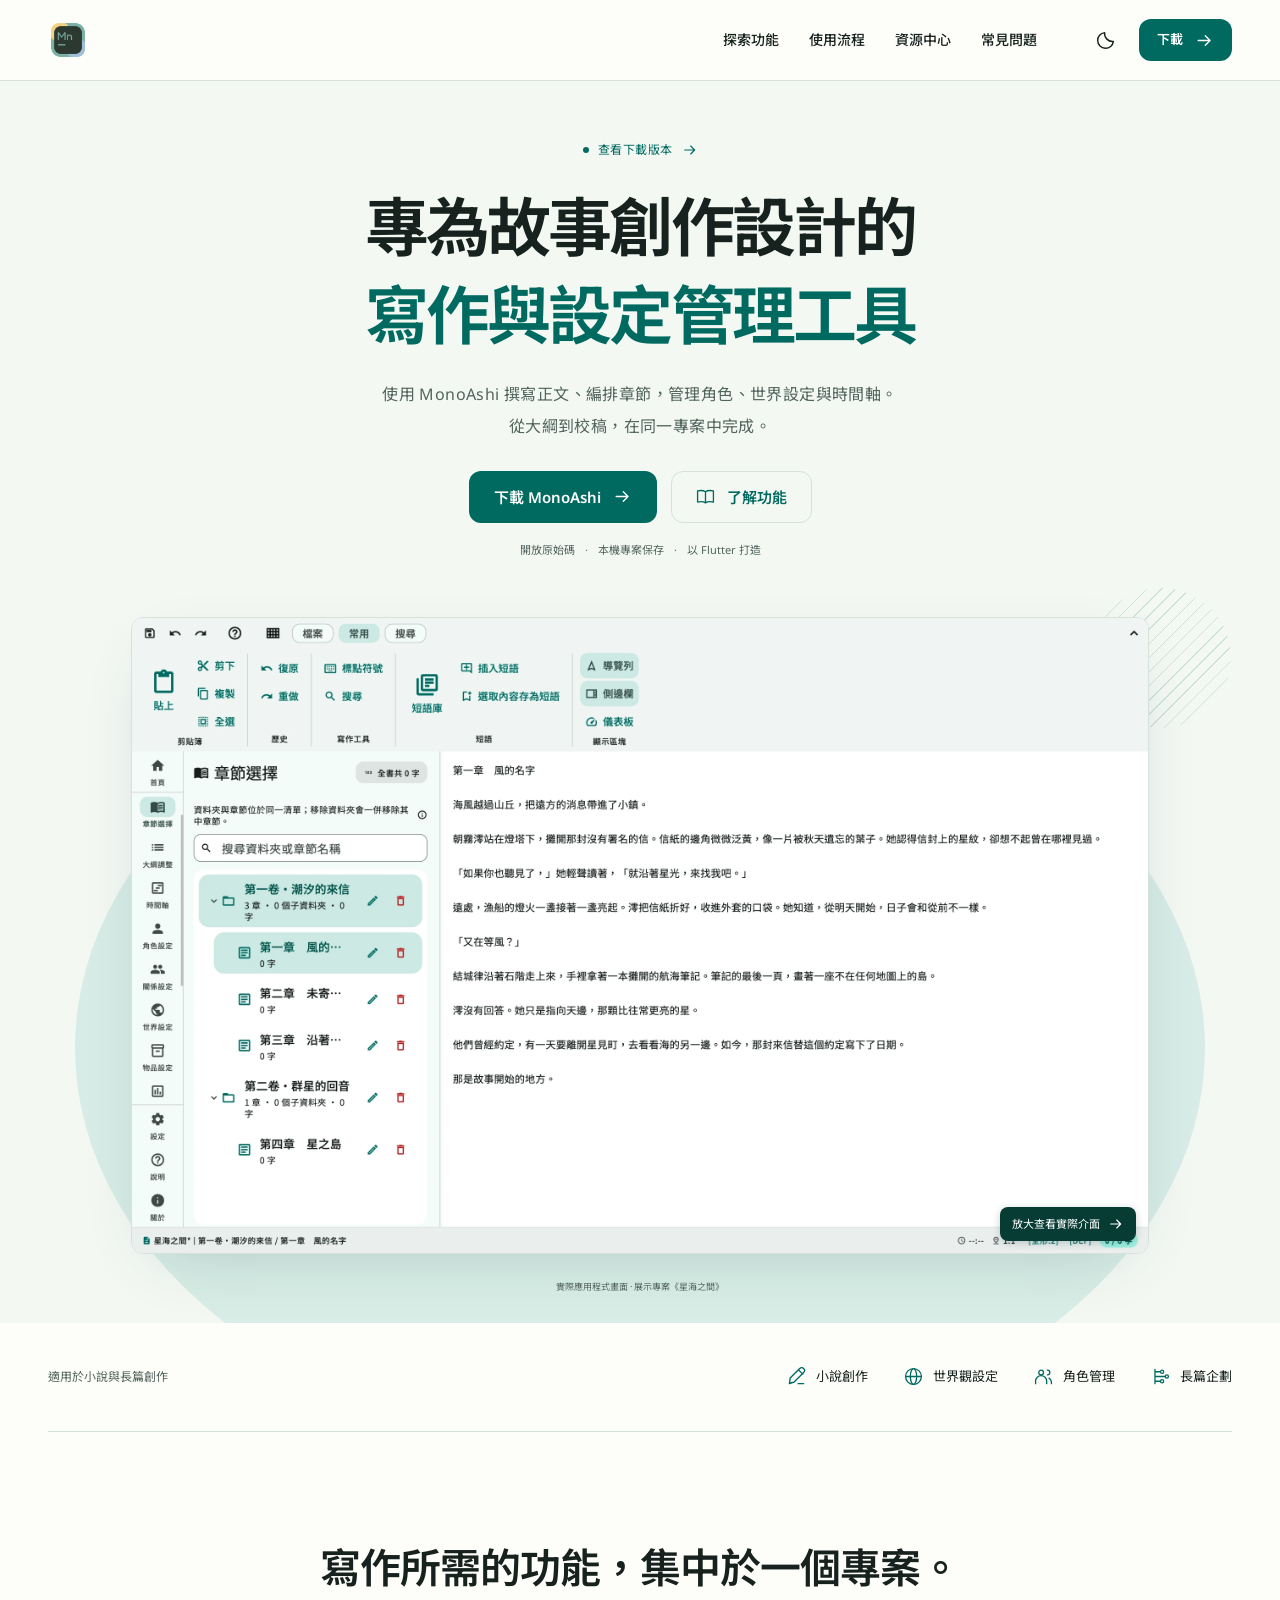
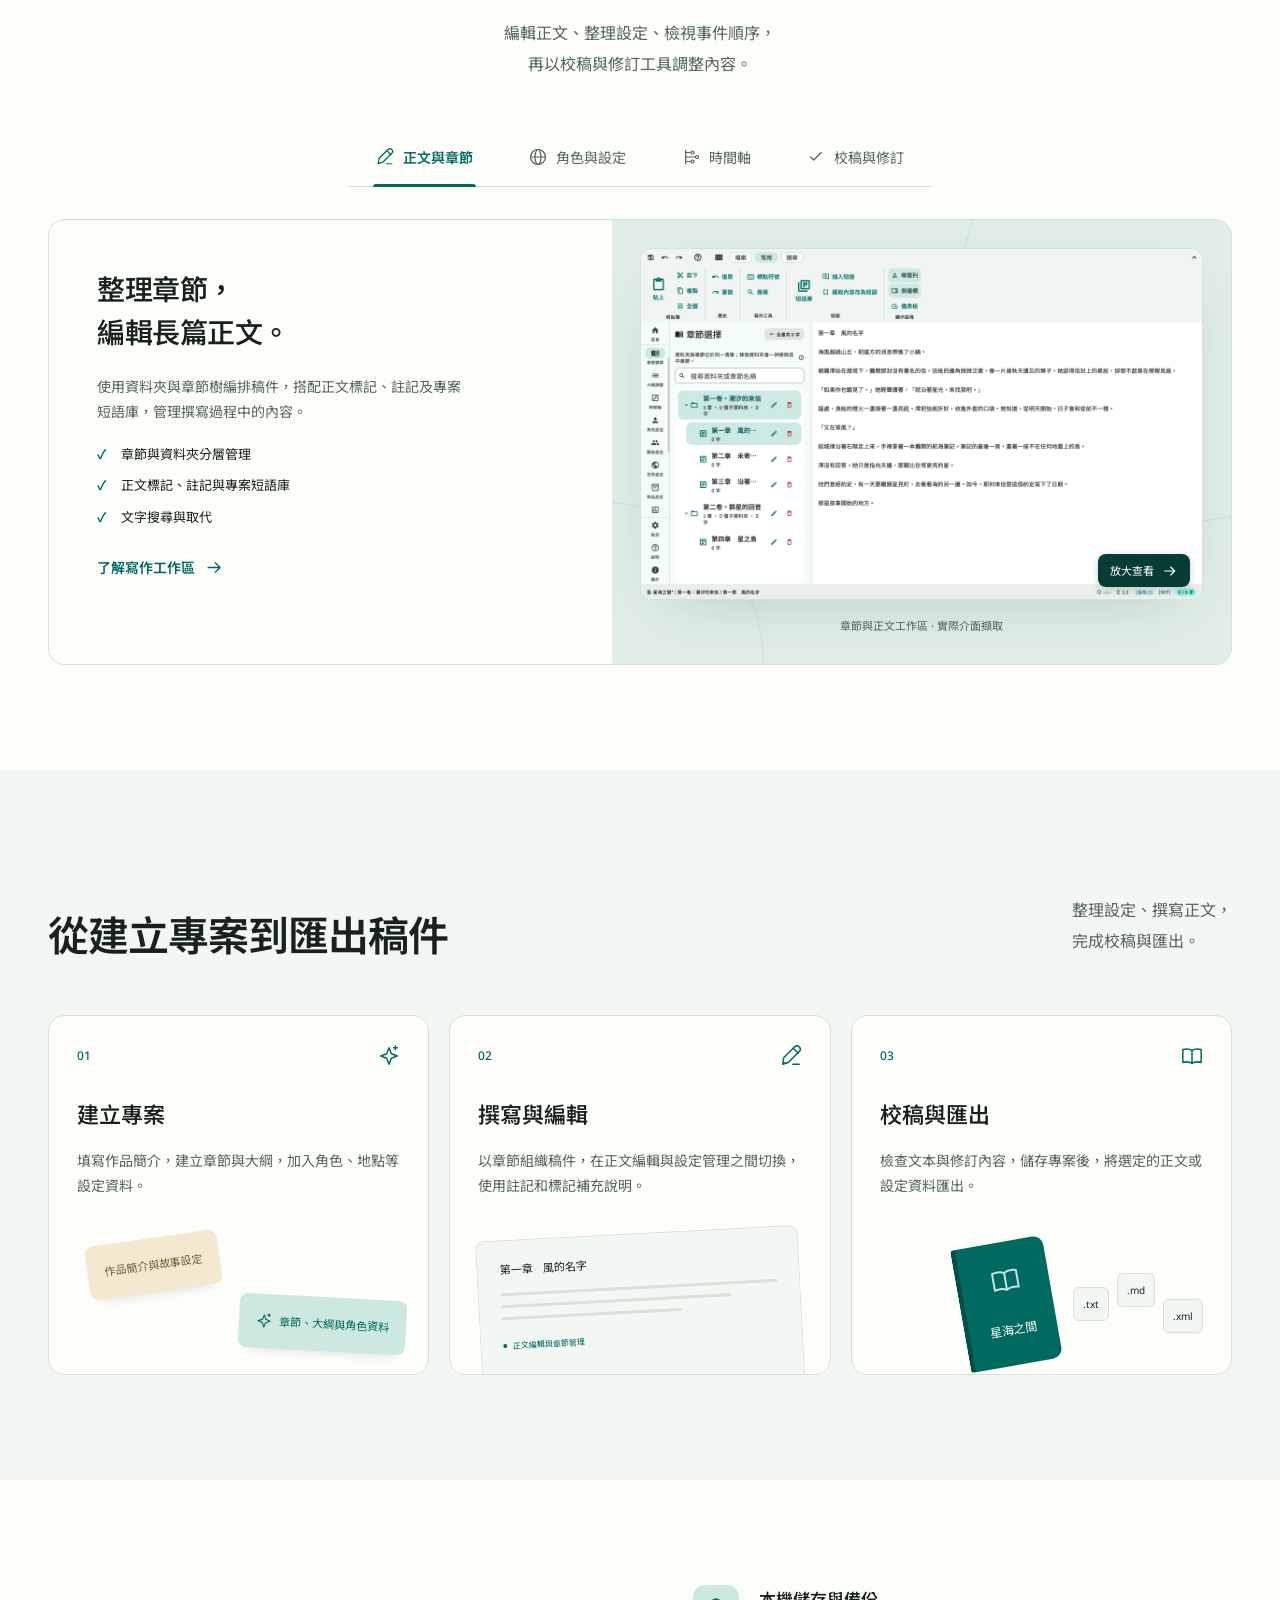
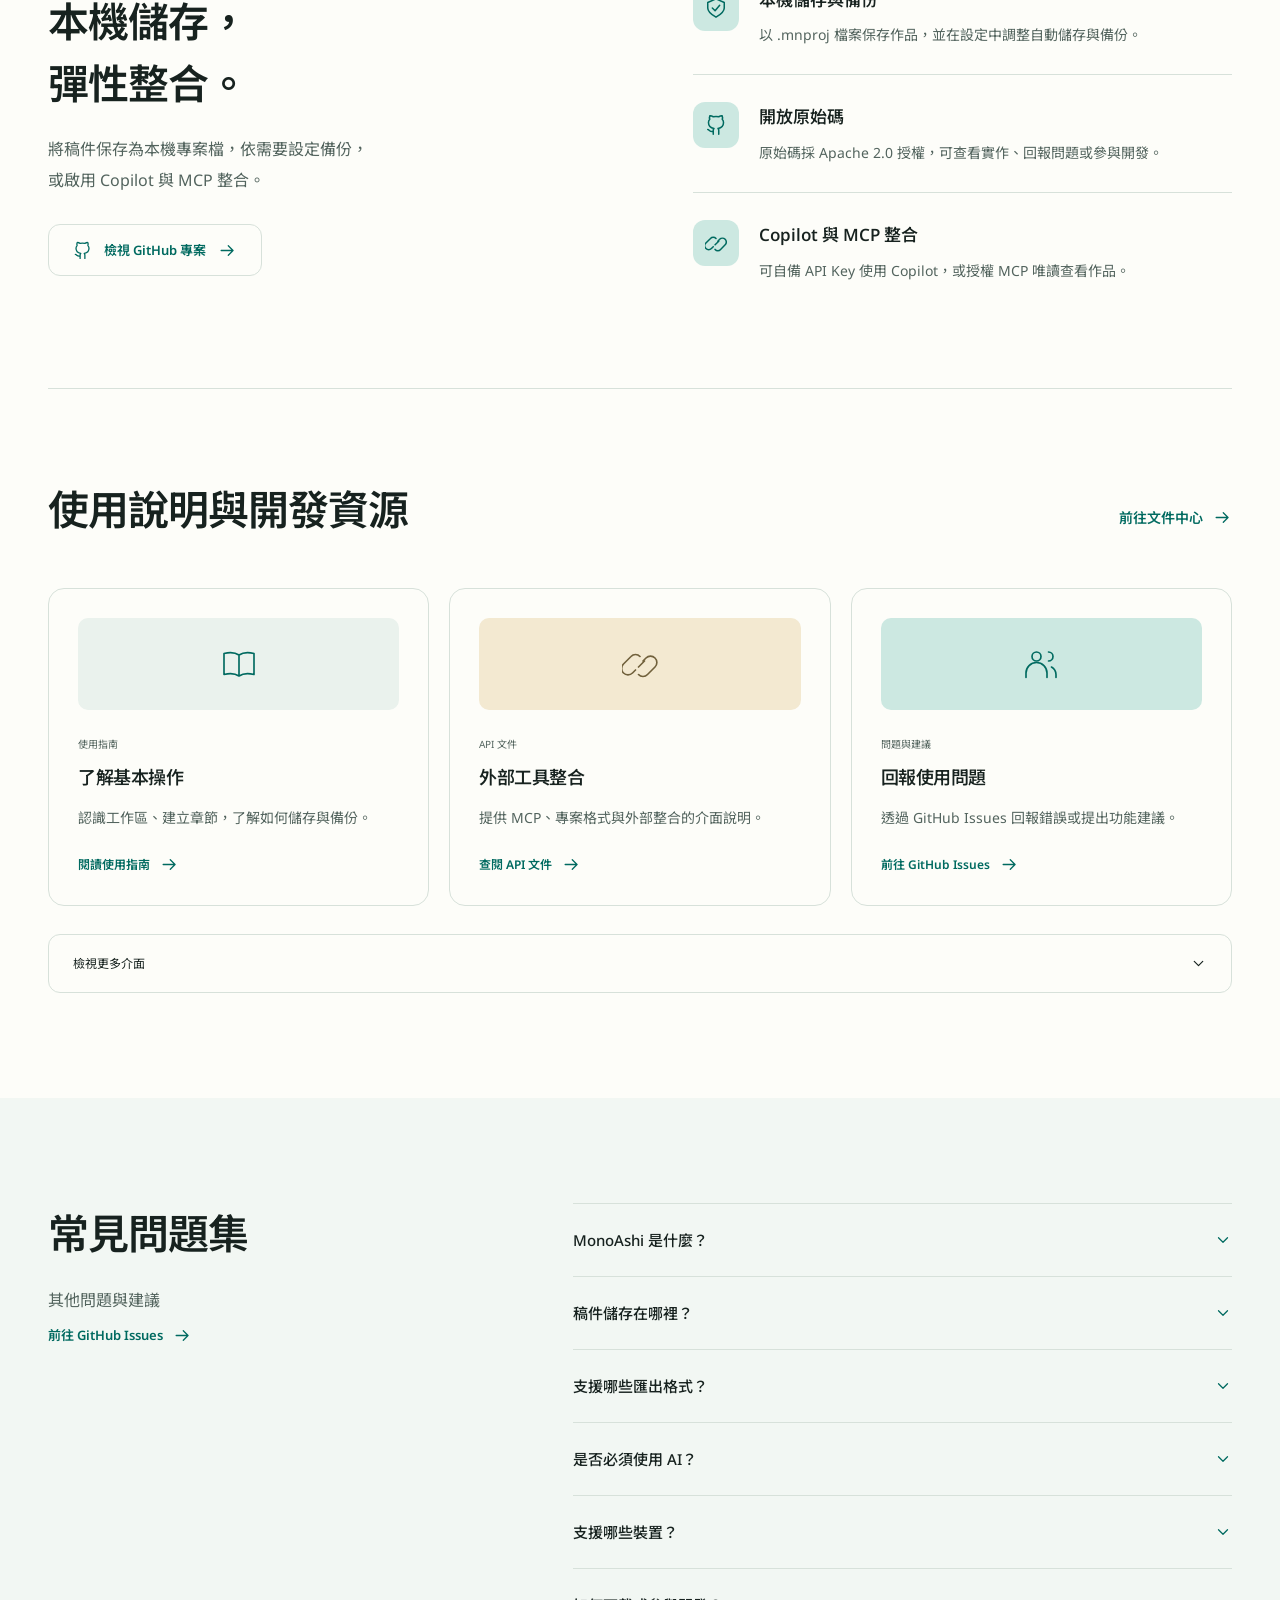
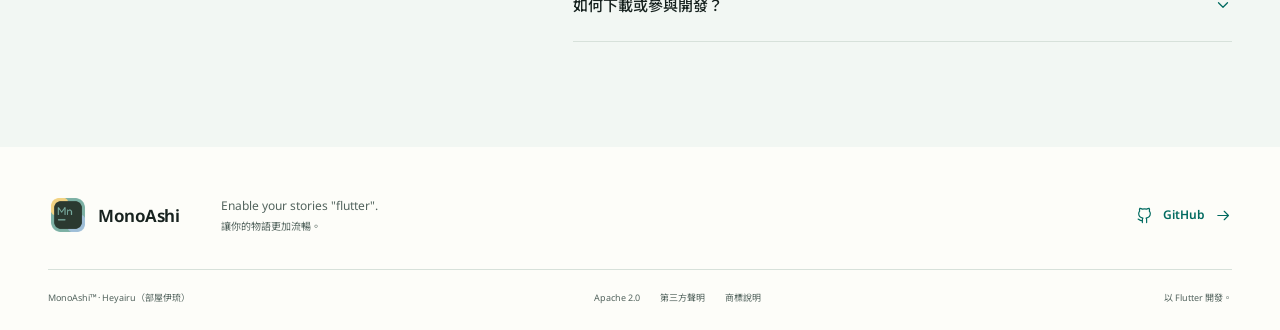
==== docs/index.html @ 1cfb20f2 "RC1@1104 GitHubDocs" ====
<!doctype html>
<html lang="zh-Hant">
<head>
  <meta charset="utf-8">
  <meta name="viewport" content="width=device-width, initial-scale=1">
  <meta name="theme-color" content="#006a60">
  <meta name="description" content="MonoAshi 是整合正文編輯、章節、大綱、角色、世界設定與時間軸的開源寫作工具。支援本機專案儲存、文本校正與修訂追蹤。">
  <meta property="og:title" content="MonoAshi - 寫作與設定管理工具">
  <meta property="og:description" content="整合正文編輯、章節與故事設定管理，支援本機儲存、文本校正與修訂追蹤。">
  <meta property="og:type" content="website">
  <meta property="og:locale" content="zh_TW">
  <meta property="og:image" content="https://heyairu.github.io/Monogatari-Assistant-FE/assets/social-card.png">
  <meta name="color-scheme" content="light dark">
  <title>MonoAshi - 寫作與設定管理工具</title>
  <link rel="icon" href="assets/app-icon.png" type="image/png">
  <link rel="preload" href="assets/fonts/NotoSans-latin.woff2" as="font" type="font/woff2" crossorigin>
  <link rel="preload" href="assets/fonts/NotoSansTC-site.woff2" as="font" type="font/woff2" crossorigin>
  <link rel="stylesheet" href="assets/site.css">
  <script src="assets/site.js" defer></script>
  <noscript><style>.feature-panel[hidden]{display:grid!important;margin-top:24px}.feature-tabs,.theme-toggle,.menu-toggle{display:none!important}@media(max-width:860px){.main-nav{display:flex;position:static;flex-wrap:wrap;padding:0;border:0;box-shadow:none;gap:8px;background:transparent}.header-inner{height:auto;min-height:80px;flex-wrap:wrap;padding-block:12px}.main-nav a{padding:5px;font-size:12px}}</style></noscript>
</head>
<body>
  <svg class="icon-library" xmlns="http://www.w3.org/2000/svg" aria-hidden="true"><defs>
    <symbol id="i-arrow" viewBox="0 0 24 24"><path d="M4 12h15m-6-6 6 6-6 6"/></symbol>
    <symbol id="i-down" viewBox="0 0 24 24"><path d="M12 3v12m-5-5 5 5 5-5M5 16v4h14v-4"/></symbol>
    <symbol id="i-book" viewBox="0 0 24 24"><path d="M12 6c-3-2-6-2-10-1v14c4-1 7-1 10 1 3-2 6-2 10-1V5c-4-1-7-1-10 1Zm0 0v14"/></symbol>
    <symbol id="i-pen" viewBox="0 0 24 24"><path d="m15 4 5 5M4 20l5-1L21 7a2 2 0 0 0-5-5L4 14l-1 7 6-2M14 21h7"/></symbol>
    <symbol id="i-people" viewBox="0 0 24 24"><circle cx="9" cy="7" r="3"/><path d="M2 21v-3a7 7 0 0 1 14 0v3M17 4a3 3 0 0 1 0 6m2 4a6 6 0 0 1 3 5v2"/></symbol>
    <symbol id="i-world" viewBox="0 0 24 24"><circle cx="12" cy="12" r="10"/><ellipse cx="12" cy="12" rx="4" ry="10"/><path d="M2 12h20"/></symbol>
    <symbol id="i-time" viewBox="0 0 24 24"><path d="M5 3v18M5 6h6m-6 6h13M5 18h6"/><circle cx="14" cy="6" r="2"/><circle cx="20" cy="12" r="2"/><circle cx="14" cy="18" r="2"/></symbol>
    <symbol id="i-folder" viewBox="0 0 24 24"><path d="M3 6V4h6l3 3h9v13H3V6Z"/></symbol>
    <symbol id="i-check" viewBox="0 0 24 24"><path d="m5 12 4 4L19 6"/></symbol>
    <symbol id="i-shield" viewBox="0 0 24 24"><path d="m12 2 9 4v6c0 5-9 10-9 10S3 17 3 12V6l9-4Z"/><path d="m8 12 3 3 5-6"/></symbol>
    <symbol id="i-spark" viewBox="0 0 24 24"><path d="m12 3 2.5 6.5L21 12l-6.5 2.5L12 21l-2.5-6.5L3 12l6.5-2.5L12 3Zm7-2v4m-2-2h4"/></symbol>
    <symbol id="i-github" viewBox="0 0 24 24"><path d="M9 19c-4 1-4-2-6-2m12 5v-4a3 3 0 0 0-.8-2.3c3-.4 6-1.5 6-6.4a5 5 0 0 0-1.4-3.5A5 5 0 0 0 18.7 2S17.5 1.6 15 3a13 13 0 0 0-6 0C6.5 1.6 5.3 2 5.3 2a5 5 0 0 0-.1 3.8 5 5 0 0 0-1.4 3.5c0 4.9 3 6 6 6.4A3 3 0 0 0 9 18v4"/></symbol>
    <symbol id="i-sun" viewBox="0 0 24 24"><circle cx="12" cy="12" r="4"/><path d="M12 1v2m0 18v2M1 12h2m18 0h2M4 4l2 2m12 12 2 2M4 20l2-2M18 6l2-2"/></symbol>
    <symbol id="i-moon" viewBox="0 0 24 24"><path d="M21 13A9 9 0 0 1 11 3a9 9 0 1 0 10 10Z"/></symbol>
    <symbol id="i-menu" viewBox="0 0 24 24"><path d="M4 6h16M4 12h16M4 18h16"/></symbol>
    <symbol id="i-close" viewBox="0 0 24 24"><path d="m6 6 12 12M6 18 18 6"/></symbol>
    <symbol id="i-chevron" viewBox="0 0 24 24"><path d="m6 9 6 6 6-6"/></symbol>
    <symbol id="i-monitor" viewBox="0 0 24 24"><rect x="2" y="3" width="20" height="14" rx="2"/><path d="M8 21h8m-4-4v4"/></symbol>
    <symbol id="i-link" viewBox="0 0 24 24"><path d="m10 13 4-4m-6 6-2 2a4 4 0 0 1-6-6l5-5a4 4 0 0 1 6 0m2 3 2-2a4 4 0 0 1 6 6l-5 5a4 4 0 0 1-6 0" transform="translate(1 1)"/></symbol>
  </defs></svg>
  <a class="skip-link" href="#main">跳至主要內容</a>

  <header class="site-header">
    <div class="header-inner wrap">
      <a class="brand" href="#" aria-label="MonoAshi 首頁"><img src="assets/app-icon.png" alt="" width="40" height="40"><span></span></a>
      <nav class="main-nav" id="main-nav" aria-label="主要導覽">
        <a href="#features">探索功能</a><a href="#workflow">使用流程</a><a href="#resources">資源中心</a><a href="#faq">常見問題</a>
      </nav>
      <div class="header-actions">
        <button class="icon-button theme-toggle" type="button" aria-label="切換為深色主題"><svg class="icon" aria-hidden="true" focusable="false"><use href="#i-moon"/></svg></button>
        <a class="button button-small header-cta" href="https://github.com/Heyairu/Monogatari-Assistant-FE/releases">下載<svg class="icon" aria-hidden="true" focusable="false"><use href="#i-arrow"/></svg></a>
        <button class="icon-button menu-toggle" type="button" aria-label="開啟導覽選單" aria-controls="main-nav" aria-expanded="false"><svg class="icon" aria-hidden="true" focusable="false"><use href="#i-menu"/></svg></button>
      </div>
    </div>
  </header>

  <main id="main">
    <section class="hero" aria-labelledby="hero-title">
      <div class="hero-copy wrap">
        <a class="release-link" href="https://github.com/Heyairu/Monogatari-Assistant-FE/releases"><span class="status-dot"></span>查看下載版本<svg class="icon" aria-hidden="true" focusable="false"><use href="#i-arrow"/></svg></a>
        <h1 id="hero-title">專為故事創作設計的<br><span>寫作與設定管理工具</span></h1>
        <p class="hero-description">使用 MonoAshi 撰寫正文、編排章節，管理角色、世界設定與時間軸。<br>從大綱到校稿，在同一專案中完成。</p>
        <div class="hero-actions"><a class="button" href="https://github.com/Heyairu/Monogatari-Assistant-FE/releases">下載 MonoAshi<svg class="icon" aria-hidden="true" focusable="false"><use href="#i-arrow"/></svg></a><a class="button button-outline" href="#features"><svg class="icon" aria-hidden="true" focusable="false"><use href="#i-book"/></svg>了解功能</a></div>
        <p class="hero-note">開放原始碼<span>·</span>本機專案保存<span>·</span>以 Flutter 打造</p>
      </div>

      <figure class="hero-visual wrap" aria-label="MonoAshi 實際創作工作區">
        <div class="visual-orbit" aria-hidden="true"></div><div class="visual-grid" aria-hidden="true"></div>
        <a class="screenshot-link hero-screenshot" href="assets/screenshots/writing.webp" data-preview data-caption="章節與正文工作區 · 展示專案《星海之間》">
          <img src="assets/screenshots/writing.webp" alt="MonoAshi 實際介面：左側章節目錄與右側正文編輯器，展示作品《星海之間》" width="2400" height="1500" fetchpriority="high">
          <span class="screenshot-expand">放大查看實際介面<svg class="icon" aria-hidden="true" focusable="false"><use href="#i-arrow"/></svg></span>
        </a>
        <figcaption>實際應用程式畫面 · 展示專案《星海之間》</figcaption>
      </figure>
    </section>

    <div class="principles wrap" aria-label="適用用途"><span>適用於小說與長篇創作</span><div><span><svg class="icon" aria-hidden="true" focusable="false"><use href="#i-pen"/></svg>小說創作</span><span><svg class="icon" aria-hidden="true" focusable="false"><use href="#i-world"/></svg>世界觀設定</span><span><svg class="icon" aria-hidden="true" focusable="false"><use href="#i-people"/></svg>角色管理</span><span><svg class="icon" aria-hidden="true" focusable="false"><use href="#i-time"/></svg>長篇企劃</span></div></div>

    <section class="section features-section" id="features" aria-labelledby="features-title">
      <div class="wrap">
        <div class="section-heading"><h2 id="features-title">寫作所需的功能，集中於一個專案。</h2><p>編輯正文、整理設定、檢視事件順序，<br>再以校稿與修訂工具調整內容。</p></div>
        <div class="feature-explorer">
          <div class="feature-tabs" role="tablist" aria-label="探索創作功能">
            <button type="button" role="tab" id="tab-writing" aria-controls="panel-writing" aria-selected="true" tabindex="0"><svg class="icon" aria-hidden="true" focusable="false"><use href="#i-pen"/></svg>正文與章節</button>
            <button type="button" role="tab" id="tab-world" aria-controls="panel-world" aria-selected="false" tabindex="-1"><svg class="icon" aria-hidden="true" focusable="false"><use href="#i-world"/></svg>角色與設定</button>
            <button type="button" role="tab" id="tab-timeline" aria-controls="panel-timeline" aria-selected="false" tabindex="-1"><svg class="icon" aria-hidden="true" focusable="false"><use href="#i-time"/></svg>時間軸</button>
            <button type="button" role="tab" id="tab-revision" aria-controls="panel-revision" aria-selected="false" tabindex="-1"><svg class="icon" aria-hidden="true" focusable="false"><use href="#i-check"/></svg>校稿與修訂</button>
          </div>
          <div class="feature-panel" id="panel-writing" role="tabpanel" aria-labelledby="tab-writing" tabindex="0">
            <div class="feature-copy"><h3>整理章節，<br>編輯長篇正文。</h3><p>使用資料夾與章節樹編排稿件，搭配正文標記、註記及專案短語庫，管理撰寫過程中的內容。</p><ul class="check-list"><li>章節與資料夾分層管理</li><li>正文標記、註記與專案短語庫</li><li>文字搜尋與取代</li></ul><a class="text-link" href="https://github.com/Heyairu/Monogatari-Assistant-FE/blob/main/docs/GUIDE.md#3-建立開啟與保存作品">了解寫作工作區<svg class="icon" aria-hidden="true" focusable="false"><use href="#i-arrow"/></svg></a></div>
            <figure class="feature-art screenshot-art"><a class="screenshot-link" href="assets/screenshots/writing.webp" data-preview data-caption="章節與正文工作區 · 展示專案《星海之間》"><img src="assets/screenshots/writing.webp" alt="MonoAshi 實際介面：章節與正文編輯工作區" width="2400" height="1500" loading="lazy"><span class="screenshot-expand">放大查看<svg class="icon" aria-hidden="true" focusable="false"><use href="#i-arrow"/></svg></span></a><figcaption>章節與正文工作區 · 實際介面擷取</figcaption></figure>
          </div>
          <div class="feature-panel" id="panel-world" role="tabpanel" aria-labelledby="tab-world" tabindex="0" hidden>
            <div class="feature-copy"><h3>集中管理角色<br>與世界設定。</h3><p>保存角色檔案、關係、地點與物品資料，透過關係圖與階層式地點整理故事設定。</p><ul class="check-list"><li>角色檔案與關係圖</li><li>階層式地點管理</li><li>物品資料與歸屬記錄</li></ul><a class="text-link" href="https://github.com/Heyairu/Monogatari-Assistant-FE/blob/main/docs/GUIDE.md#5-角色地點物品與-scene-快照">探索世界設定<svg class="icon" aria-hidden="true" focusable="false"><use href="#i-arrow"/></svg></a></div>
            <figure class="feature-art screenshot-art"><a class="screenshot-link" href="assets/screenshots/characters.webp" data-preview data-caption="角色檔案與設定 · 展示專案《星海之間》"><img src="assets/screenshots/characters.webp" alt="MonoAshi 實際介面：角色設定工作區" width="2400" height="1500" loading="lazy"><span class="screenshot-expand">放大查看<svg class="icon" aria-hidden="true" focusable="false"><use href="#i-arrow"/></svg></span></a><figcaption>角色檔案與設定 · 實際介面擷取</figcaption></figure>
          </div>
          <div class="feature-panel" id="panel-timeline" role="tabpanel" aria-labelledby="tab-timeline" tabindex="0" hidden>
            <div class="feature-copy"><h3>檢視事件順序<br>與故事狀態。</h3><p>以主時間軸編排事件與多條故事線，透過 Scene 狀態快照查看特定時點的角色、地點與物品資料。</p><ul class="check-list"><li>主時間軸與微型時間軸</li><li>依 Scene 查看角色、地點與物品狀態</li><li>多條故事線與事件排序</li></ul><a class="text-link" href="https://github.com/Heyairu/Monogatari-Assistant-FE/blob/main/docs/GUIDE.md#5-角色地點物品與-scene-快照">了解時間軸與快照<svg class="icon" aria-hidden="true" focusable="false"><use href="#i-arrow"/></svg></a></div>
            <figure class="feature-art screenshot-art"><a class="screenshot-link" href="assets/screenshots/timeline.webp" data-preview data-caption="主時間軸與故事事件 · 展示專案《星海之間》"><img src="assets/screenshots/timeline.webp" alt="MonoAshi 實際介面：故事時間軸工作區" width="2400" height="1500" loading="lazy"><span class="screenshot-expand">放大查看<svg class="icon" aria-hidden="true" focusable="false"><use href="#i-arrow"/></svg></span></a><figcaption>主時間軸與故事事件 · 實際介面擷取</figcaption></figure>
          </div>
          <div class="feature-panel" id="panel-revision" role="tabpanel" aria-labelledby="tab-revision" tabindex="0" hidden>
            <div class="feature-copy"><h3>檢查文本，<br>追蹤修訂內容。</h3><p>使用冗字檢查與文本校正檢視稿件，並透過本機 checkpoint 比較支援的內容差異。</p><ul class="check-list"><li>文本校正與冗字檢查</li><li>修訂追蹤與比較基準</li><li>TXT、Markdown 與局部 XML 匯出</li></ul><a class="text-link" href="https://github.com/Heyairu/Monogatari-Assistant-FE/blob/main/docs/GUIDE.md">查看校稿與匯出說明<svg class="icon" aria-hidden="true" focusable="false"><use href="#i-arrow"/></svg></a></div>
            <figure class="feature-art screenshot-art"><a class="screenshot-link" href="assets/screenshots/proofreading.webp" data-preview data-caption="文本校正與冗字檢查 · 展示專案《星海之間》"><img src="assets/screenshots/proofreading.webp" alt="MonoAshi 實際介面：文本校正工作區" width="2400" height="1500" loading="lazy"><span class="screenshot-expand">放大查看<svg class="icon" aria-hidden="true" focusable="false"><use href="#i-arrow"/></svg></span></a><figcaption>文本校正與冗字檢查 · 實際介面擷取</figcaption></figure>
          </div>
        </div>
      </div>
    </section>

    <section class="section workflow-section" id="workflow" aria-labelledby="workflow-title"><div class="wrap">
      <div class="section-heading heading-row"><div><h2 id="workflow-title">從建立專案到匯出稿件</h2></div><p>整理設定、撰寫正文，<br>完成校稿與匯出。</p></div>
      <div class="journey-grid">
        <article class="journey-card"><div class="journey-top"><span>01</span><svg class="icon" aria-hidden="true" focusable="false"><use href="#i-spark"/></svg></div><h3>建立專案</h3><p>填寫作品簡介，建立章節與大綱，加入角色、地點等設定資料。</p><div class="journey-art idea-art" aria-hidden="true"><span class="idea-note note-back">作品簡介與故事設定</span><span class="idea-note note-front"><svg class="icon" aria-hidden="true" focusable="false"><use href="#i-spark"/></svg>章節、大綱與角色資料</span></div></article>
        <article class="journey-card"><div class="journey-top"><span>02</span><svg class="icon" aria-hidden="true" focusable="false"><use href="#i-pen"/></svg></div><h3>撰寫與編輯</h3><p>以章節組織稿件，在正文編輯與設定管理之間切換，使用註記和標記補充說明。</p><div class="journey-art words-art" aria-hidden="true"><span>第一章　風的名字</span><i></i><i></i><i></i><div><span class="status-dot"></span>正文編輯與章節管理</div></div></article>
        <article class="journey-card"><div class="journey-top"><span>03</span><svg class="icon" aria-hidden="true" focusable="false"><use href="#i-book"/></svg></div><h3>校稿與匯出</h3><p>檢查文本與修訂內容，儲存專案後，將選定的正文或設定資料匯出。</p><div class="journey-art export-art" aria-hidden="true"><div><svg class="icon" aria-hidden="true" focusable="false"><use href="#i-book"/></svg><span>星海之間</span></div><span class="file-tag">.txt</span><span class="file-tag">.md</span><span class="file-tag">.xml</span></div></article>
      </div>
    </div></section>

    <section class="section ownership-section" aria-labelledby="ownership-title"><div class="wrap ownership-grid"><div><h2 id="ownership-title">本機儲存，<br>彈性整合。</h2><p>將稿件保存為本機專案檔，依需要設定備份，<br>或啟用 Copilot 與 MCP 整合。</p><a class="button button-outline" href="https://github.com/Heyairu/Monogatari-Assistant-FE"><svg class="icon" aria-hidden="true" focusable="false"><use href="#i-github"/></svg>檢視 GitHub 專案<svg class="icon" aria-hidden="true" focusable="false"><use href="#i-arrow"/></svg></a></div><div class="ownership-list"><article><span class="tonal-icon"><svg class="icon" aria-hidden="true" focusable="false"><use href="#i-shield"/></svg></span><div><h3>本機儲存與備份</h3><p>以 .mnproj 檔案保存作品，並在設定中調整自動儲存與備份。</p></div></article><article><span class="tonal-icon"><svg class="icon" aria-hidden="true" focusable="false"><use href="#i-github"/></svg></span><div><h3>開放原始碼</h3><p>原始碼採 Apache 2.0 授權，可查看實作、回報問題或參與開發。</p></div></article><article><span class="tonal-icon"><svg class="icon" aria-hidden="true" focusable="false"><use href="#i-link"/></svg></span><div><h3>Copilot 與 MCP 整合</h3><p>可自備 API Key 使用 Copilot，或授權 MCP 唯讀查看作品。</p></div></article></div></div></section>

    <section class="section resources-section" id="resources" aria-labelledby="resources-title"><div class="wrap">
      <div class="section-heading heading-row"><div><h2 id="resources-title">使用說明與開發資源</h2></div><a class="text-link" href="https://github.com/Heyairu/Monogatari-Assistant-FE/tree/main/docs">前往文件中心<svg class="icon" aria-hidden="true" focusable="false"><use href="#i-arrow"/></svg></a></div>
      <div class="resource-grid"><a class="resource-card" href="https://github.com/Heyairu/Monogatari-Assistant-FE/blob/main/docs/GUIDE.md"><span class="resource-icon"><svg class="icon" aria-hidden="true" focusable="false"><use href="#i-book"/></svg></span><span class="resource-label">使用指南</span><h3>了解基本操作</h3><p>認識工作區、建立章節，了解如何儲存與備份。</p><span class="text-link">閱讀使用指南<svg class="icon" aria-hidden="true" focusable="false"><use href="#i-arrow"/></svg></span></a><a class="resource-card" href="https://github.com/Heyairu/Monogatari-Assistant-FE/blob/main/docs/API.md"><span class="resource-icon"><svg class="icon" aria-hidden="true" focusable="false"><use href="#i-link"/></svg></span><span class="resource-label">API 文件</span><h3>外部工具整合</h3><p>提供 MCP、專案格式與外部整合的介面說明。</p><span class="text-link">查閱 API 文件<svg class="icon" aria-hidden="true" focusable="false"><use href="#i-arrow"/></svg></span></a><a class="resource-card" href="https://github.com/Heyairu/Monogatari-Assistant-FE/issues"><span class="resource-icon"><svg class="icon" aria-hidden="true" focusable="false"><use href="#i-people"/></svg></span><span class="resource-label">問題與建議</span><h3>回報使用問題</h3><p>透過 GitHub Issues 回報錯誤或提出功能建議。</p><span class="text-link">前往 GitHub Issues<svg class="icon" aria-hidden="true" focusable="false"><use href="#i-arrow"/></svg></span></a></div>
      <details class="preview-details"><summary>檢視更多介面<svg class="icon" aria-hidden="true" focusable="false"><use href="#i-chevron"/></svg></summary><div class="preview-gallery"><a class="screenshot-link gallery-screenshot" href="assets/screenshots/writing.webp" data-preview data-caption="章節與正文 · 展示專案《星海之間》"><img src="assets/screenshots/writing.webp" alt="MonoAshi 實際介面：章節與正文" width="2400" height="1500" loading="lazy"><span>章節與正文<svg class="icon" aria-hidden="true" focusable="false"><use href="#i-arrow"/></svg></span></a><a class="screenshot-link gallery-screenshot" href="assets/screenshots/characters.webp" data-preview data-caption="角色設定 · 展示專案《星海之間》"><img src="assets/screenshots/characters.webp" alt="MonoAshi 實際介面：角色設定" width="2400" height="1500" loading="lazy"><span>角色設定<svg class="icon" aria-hidden="true" focusable="false"><use href="#i-arrow"/></svg></span></a><a class="screenshot-link gallery-screenshot" href="assets/screenshots/world.webp" data-preview data-caption="世界設定 · 展示專案《星海之間》"><img src="assets/screenshots/world.webp" alt="MonoAshi 實際介面：世界設定" width="2400" height="1500" loading="lazy"><span>世界設定<svg class="icon" aria-hidden="true" focusable="false"><use href="#i-arrow"/></svg></span></a><a class="screenshot-link gallery-screenshot" href="assets/screenshots/timeline.webp" data-preview data-caption="故事時間軸 · 展示專案《星海之間》"><img src="assets/screenshots/timeline.webp" alt="MonoAshi 實際介面：故事時間軸" width="2400" height="1500" loading="lazy"><span>故事時間軸<svg class="icon" aria-hidden="true" focusable="false"><use href="#i-arrow"/></svg></span></a><a class="screenshot-link gallery-screenshot" href="assets/screenshots/proofreading.webp" data-preview data-caption="文本校正 · 展示專案《星海之間》"><img src="assets/screenshots/proofreading.webp" alt="MonoAshi 實際介面：文本校正" width="2400" height="1500" loading="lazy"><span>文本校正<svg class="icon" aria-hidden="true" focusable="false"><use href="#i-arrow"/></svg></span></a></div><p class="preview-note">畫面使用展示專案《星海之間》。實際介面依版本與平台而異。</p></details>
    </div></section>

    <section class="section faq-section" id="faq" aria-labelledby="faq-title"><div class="wrap faq-grid"><div><h2 id="faq-title">常見問題集</h2><p>其他問題與建議<br><a class="text-link" href="https://github.com/Heyairu/Monogatari-Assistant-FE/issues">前往 GitHub Issues<svg class="icon" aria-hidden="true" focusable="false"><use href="#i-arrow"/></svg></a></p></div><div class="faq-list">
      <details><summary>MonoAshi 是什麼？<svg class="icon" aria-hidden="true" focusable="false"><use href="#i-chevron"/></svg></summary><div><p>MonoAshi 是為故事創作者設計的開源寫作工具，以 Flutter 開發，將正文、章節、大綱、角色、世界觀、物品與時間軸集中在同一個工作區。</p></div></details>
      <details><summary>稿件儲存在哪裡？<svg class="icon" aria-hidden="true" focusable="false"><use href="#i-chevron"/></svg></summary><div><p>作品主要以 .mnproj 專案檔保存在指定的本機位置。自動儲存會寫回已知位置，自動備份則另存於設定的備份資料夾；兩者可在 App 設定中調整。啟用外部 AI 或協作前，請先閱讀相關連線與資料範圍說明。</p></div></details>
      <details><summary>支援哪些匯出格式？<svg class="icon" aria-hidden="true" focusable="false"><use href="#i-chevron"/></svg></summary><div><p>目前支援正文 TXT／Markdown、設定資料的 Markdown 閱讀稿，以及局部 XML 專案交換。可選單一文件或分散文件 ZIP。完整資料請保留 .mnproj；DOCX／PDF 選項目前停用。</p></div></details>
      <details><summary>是否必須使用 AI？<svg class="icon" aria-hidden="true" focusable="false"><use href="#i-chevron"/></svg></summary><div><p>不需要。正文編輯與設定管理可獨立使用。Copilot 使用自備 API Key 連接服務商；Ask／Plan 須在建置時啟用，Plan 只提供提案與驗證，Agent 尚未開放。MCP 則供授權的本機 Host 唯讀查看作品。</p></div></details>
      <details><summary>支援哪些裝置？<svg class="icon" aria-hidden="true" focusable="false"><use href="#i-chevron"/></svg></summary><div><p>專案以 Flutter 開發，包含 Windows、macOS、Linux、Android、iOS 與 Web 的平台工程。各平台能力、驗收與可下載版本有所不同，請以 GitHub Releases 與使用指南為準。</p></div></details>
      <details><summary>如何下載或參與開發？<svg class="icon" aria-hidden="true" focusable="false"><use href="#i-chevron"/></svg></summary><div><p>先到 <a href="https://github.com/Heyairu/Monogatari-Assistant-FE/releases">GitHub Releases</a> 查看可下載版本與平台資訊。開發者也可以依儲存庫 README 的步驟從原始碼執行，或透過 Issues 回報問題與提出建議。</p></div></details>
    </div></div></section>

  </main>

  <footer class="site-footer"><div class="wrap"><div class="footer-top"><a class="brand" href="#"><img src="assets/app-icon.png" alt="" width="40" height="40"><span>MonoAshi</span></a><p>Enable your stories "flutter".<span>讓你的物語更加流暢。</span></p><a class="text-link" href="https://github.com/Heyairu/Monogatari-Assistant-FE"><svg class="icon" aria-hidden="true" focusable="false"><use href="#i-github"/></svg>GitHub<svg class="icon" aria-hidden="true" focusable="false"><use href="#i-arrow"/></svg></a></div><div class="footer-bottom"><span>MonoAshi™ · Heyairu（部屋伊琉）</span><nav aria-label="頁尾導覽"><a href="https://github.com/Heyairu/Monogatari-Assistant-FE/blob/main/LICENSE.md">Apache 2.0</a><a href="https://github.com/Heyairu/Monogatari-Assistant-FE/blob/main/NOTICE.md">第三方聲明</a><a href="https://github.com/Heyairu/Monogatari-Assistant-FE/blob/main/TRADEMARKS.md">商標說明</a></nav><span>以 Flutter 開發。</span></div></div></footer>

  <dialog class="preview-dialog" aria-label="應用程式實際介面"><button class="icon-button dialog-close" type="button" aria-label="關閉預覽"><svg class="icon" aria-hidden="true" focusable="false"><use href="#i-close"/></svg></button><img src="assets/screenshots/writing.webp" alt="MonoAshi 實際章節與正文工作區" width="2400" height="1500"><p>章節與正文工作區 · 展示專案《星海之間》</p></dialog>
</body>
</html>
---- docs/assets/site.css ----
/* Material 3 tonal palette, derived from the Teal #009688 seed.
   Fixed 12px controls / 16px cards follow this repository's M3 guidance. */
@font-face {
  font-family: "Noto Sans";
  font-style: normal;
  font-weight: 100 900;
  font-display: swap;
  src: url("fonts/NotoSans-latin.woff2") format("woff2");
}
@font-face {
  font-family: "Noto Sans TC";
  font-style: normal;
  font-weight: 100 900;
  font-display: swap;
  src: url("fonts/NotoSansTC-site.woff2") format("woff2");
}
:root {
  color-scheme: light;
  --primary: #006a60;
  --on-primary: #fff;
  --primary-container: #9ef2e0;
  --on-primary-container: #00201c;
  --secondary: #4a635e;
  --secondary-container: #cce8e1;
  --surface: #fdfdf9;
  --surface-low: #f2f7f3;
  --surface-container: #eaf2ed;
  --surface-high: #e0eae4;
  --on-surface: #17221f;
  --on-surface-variant: #53645e;
  --outline: #6f7975;
  --outline-variant: #d7e1da;
  --white: #fff;
  --hero-bg: #f3f8f3;
  --art-bg: #e0eee7;
  --art-sand: #f3e9d1;
  --art-sand-ink: #71613c;
  --inverse: #073c35;
  --shadow: 0 20px 64px -28px #143a323b;
  --font: "Noto Sans", "Noto Sans TC", sans-serif;
  --font-display: var(--font);
  --control-radius: 12px;
  --card-radius: 16px;
  --ease: cubic-bezier(.2, 0, 0, 1);
}
@media (prefers-color-scheme: dark) {
  :root:not([data-theme="light"]) { color-scheme: dark; --primary: #80d5c4; --on-primary: #00382f; --primary-container: #005047; --on-primary-container: #9ef2e0; --secondary: #b0ccc4; --secondary-container: #314d46; --surface: #0e1513; --surface-low: #141e1a; --surface-container: #1b2722; --surface-high: #23332b; --on-surface: #e0e8e2; --on-surface-variant: #b5c5bc; --outline: #89938d; --outline-variant: #35463d; --white: #1a2822; --hero-bg: #111f19; --art-bg: #20392e; --art-sand: #3c382a; --art-sand-ink: #ddcba0; --inverse: #0a3028; --shadow: 0 20px 64px -28px #0009; }
}
:root[data-theme="dark"] { color-scheme: dark; --primary: #80d5c4; --on-primary: #00382f; --primary-container: #005047; --on-primary-container: #9ef2e0; --secondary: #b0ccc4; --secondary-container: #314d46; --surface: #0e1513; --surface-low: #141e1a; --surface-container: #1b2722; --surface-high: #23332b; --on-surface: #e0e8e2; --on-surface-variant: #b5c5bc; --outline: #89938d; --outline-variant: #35463d; --white: #1a2822; --hero-bg: #111f19; --art-bg: #20392e; --art-sand: #3c382a; --art-sand-ink: #ddcba0; --inverse: #0a3028; --shadow: 0 20px 64px -28px #0009; }
* { box-sizing: border-box; }
html { scroll-behavior: smooth; scroll-padding-top: 105px; }
body { margin: 0; background: var(--surface); color: var(--on-surface); font-family: var(--font); font-size: 16px; line-height: 1.8; -webkit-font-smoothing: antialiased; }
button, input { font: inherit; }
button, a { -webkit-tap-highlight-color: transparent; }
button { cursor: pointer; }
a { color: inherit; text-decoration: none; }
p, h1, h2, h3, h4, figure { margin: 0; }
img { display: block; max-width: 100%; height: auto; }
button { color: inherit; }
[hidden] { display: none !important; }
::selection { background: var(--primary-container); color: var(--on-primary-container); }
:focus-visible { outline: 3px solid var(--primary); outline-offset: 5px; }
.wrap { width: min(1200px, calc(100% - 96px)); margin-inline: auto; }
.icon-library { position: absolute; width: 0; height: 0; overflow: hidden; }
.icon { display: inline-block; width: 24px; height: 24px; flex-shrink: 0; fill: none; stroke: currentColor; stroke-width: 1.65; stroke-linecap: round; stroke-linejoin: round; vertical-align: middle; }
.skip-link { position: fixed; top: -80px; left: 20px; z-index: 100; padding: 10px 20px; background: var(--primary); color: var(--on-primary); border-radius: 12px; }
.skip-link:focus { top: 12px; }
.button { display: inline-flex; align-items: center; justify-content: center; gap: 12px; min-height: 52px; padding: 12px 24px; background: var(--primary); color: var(--on-primary); border: 1px solid transparent; border-radius: var(--control-radius); font-size: 15px; font-weight: 600; line-height: 1.5; transition: background .2s var(--ease), box-shadow .2s var(--ease), transform .2s var(--ease); }
.button:hover { box-shadow: 0 4px 14px #006a6024; transform: translateY(-2px); }
.button:active { transform: translateY(0); }
.button .icon { width: 19px; height: 19px; }
.button-small { min-height: 42px; padding: 10px 17px; font-size: 13px; }
.button-outline { background: transparent; color: var(--primary); border-color: var(--outline-variant); }
.button-outline:hover { background: var(--surface-container); }
.icon-button { display: inline-flex; align-items: center; justify-content: center; width: 44px; height: 44px; padding: 10px; background: transparent; border: 0; border-radius: 12px; transition: background .2s; }
.icon-button:hover { background: var(--surface-container); }
.icon-button .icon { width: 21px; height: 21px; }
.text-link { display: inline-flex; align-items: center; gap: 10px; color: var(--primary); font-size: 14px; font-weight: 600; }
.text-link .icon { width: 19px; height: 19px; transition: transform .2s var(--ease); }
.text-link:hover .icon, a:hover > .text-link .icon { transform: translateX(4px); }
.text-link:hover { text-decoration: underline; text-underline-offset: 5px; }
.site-header { position: sticky; top: 0; z-index: 30; border-bottom: 1px solid var(--outline-variant); background: var(--surface); }
@supports (backdrop-filter: blur(16px)) { .site-header { background: color-mix(in srgb, var(--surface) 92%, transparent); backdrop-filter: blur(16px); } }
.header-inner { display: flex; align-items: center; justify-content: space-between; height: 80px; gap: 24px; }
.brand { display: inline-flex; align-items: center; gap: 10px; flex-shrink: 0; }
.brand img { border-radius: 10px; }
.brand > span { display: block; font-size: 17px; font-weight: 650; letter-spacing: -.5px; line-height: 1.25; }
.brand-sub { display: block; font-size: 10px; letter-spacing: 2.5px; font-weight: 500; margin-top: 3px; text-transform: uppercase; }
.main-nav { display: flex; align-items: center; gap: 30px; margin-left: auto; margin-right: 22px; }
.main-nav a { font-size: 13px; font-weight: 500; padding: 10px 0; position: relative; }
.main-nav a::after { content: ""; position: absolute; inset: auto 0 2px; height: 2px; background: var(--primary); transform: scaleX(0); transition: transform .2s; }
.main-nav a:hover, .main-nav a[aria-current] { color: var(--primary); }
.main-nav a:hover::after, .main-nav a[aria-current]::after { transform: scaleX(1); }
.header-actions { display: flex; align-items: center; gap: 12px; }
.menu-toggle { display: none; }
.hero { overflow: hidden; background: var(--hero-bg); padding-top: 52px; }
.hero-copy { text-align: center; position: relative; z-index: 2; }
.release-link { display: inline-flex; align-items: center; gap: 9px; color: var(--primary); font-size: 12px; letter-spacing: .5px; }
.release-link > .icon { width: 16px; height: 16px; }
.status-dot { display: inline-block; width: 6px; height: 6px; flex-shrink: 0; border-radius: 50%; background: var(--primary); }
h1 { font-family: var(--font-display); font-size: clamp(42px, 5vw, 70px); line-height: 1.38; font-weight: 650; letter-spacing: -2.8px; margin: 21px 0 20px; }
h1 > span { color: var(--primary); }
.hero-description { color: var(--on-surface-variant); font-size: 16px; line-height: 1.95; letter-spacing: .4px; }
.hero-actions { display: flex; justify-content: center; gap: 14px; flex-wrap: wrap; margin-top: 29px; }
.hero-note { display: flex; align-items: center; justify-content: center; gap: 10px; font-size: 11px; color: var(--on-surface-variant); margin-top: 17px; }
.hero-note > span { color: var(--outline); }
.hero-visual { position: relative; margin-top: 57px; padding: 0 83px 28px; }
.visual-orbit { position: absolute; width: 1130px; height: 810px; border-radius: 50%; background: var(--secondary-container); opacity: .7; left: 50%; top: 26px; transform: translateX(-50%); }
.visual-orbit::after { content: ""; position: absolute; width: 865px; height: 590px; border-radius: 50%; border: 1px solid var(--primary); opacity: .12; top: -26px; left: 115px; }
.visual-grid { width: 140px; height: 140px; position: absolute; right: 1px; top: -29px; border-radius: 50%; background: repeating-linear-gradient(135deg, var(--primary) 0 1px, transparent 1px 10px); opacity: .15; }
.workspace-titlebar { height: 35px; display: flex; align-items: center; justify-content: center; position: relative; gap: 7px; background: var(--surface-container); font-size: 10px; color: var(--on-surface-variant); border-bottom: 1px solid var(--outline-variant); }
.workspace-body { display: grid; grid-template-columns: 52px 192px 1fr 160px; min-height: 374px; }
.hero-visual figcaption { font-size: 9px; text-align: center; position: relative; z-index: 2; color: var(--on-surface-variant); margin-top: 25px; }
.principles { min-height: 109px; display: flex; align-items: center; justify-content: space-between; gap: 30px; border-bottom: 1px solid var(--outline-variant); }
.principles > span { color: var(--on-surface-variant); font-size: 12px; }
.principles > div { display: flex; gap: 36px; }
.principles > div > span { display: flex; align-items: center; gap: 10px; font-size: 13px; }
.principles .icon { width: 19px; height: 19px; color: var(--primary); }
.section { padding-block: 105px; }
.eyebrow { display: block; font-family: var(--font); font-size: 10px; font-weight: 650; letter-spacing: 2px; color: var(--primary); margin-bottom: 21px; }
.section-heading { text-align: center; margin-bottom: 48px; }
h2 { font-family: var(--font-display); font-size: clamp(28px, 3.2vw, 42px); font-weight: 600; line-height: 1.5; letter-spacing: -1px; }
.section-heading > p, .heading-row > p, .ownership-grid > div > p, .faq-grid > div > p { color: var(--on-surface-variant); font-size: 14px; line-height: 1.95; margin-top: 20px; }
.heading-row { display: flex; justify-content: space-between; gap: 35px; align-items: flex-end; text-align: left; }
.heading-row > p { margin-bottom: 9px; }
.heading-row > .text-link { margin-bottom: 10px; }
.feature-tabs { display: flex; width: max-content; max-width: 100%; margin: 0 auto 32px; border-bottom: 1px solid var(--outline-variant); }
.feature-tabs > button { position: relative; background: transparent; padding: 16px 28px; border: 0; display: flex; align-items: center; justify-content: center; gap: 9px; font-size: 14px; color: var(--on-surface-variant); transition: background .2s, color .2s; border-radius: 8px 8px 0 0; }
.feature-tabs .icon { width: 18px; height: 18px; }
.feature-tabs > button:hover { background: var(--surface-container); }
.feature-tabs > button[aria-selected="true"] { color: var(--primary); font-weight: 600; }
.feature-tabs > button[aria-selected="true"]::after { content: ""; position: absolute; height: 3px; border-radius: 3px 3px 0 0; bottom: -1px; inset-inline: 25px; background: var(--primary); }
.feature-panel { display: grid; grid-template-columns: 1fr 1.1fr; border: 1px solid var(--outline-variant); border-radius: var(--card-radius); overflow: hidden; min-height: 430px; }
.feature-copy { padding: 48px; }
.feature-number { font-family: var(--font); display: block; color: var(--primary); font-size: 10px; letter-spacing: 1.5px; margin-bottom: 17px; }
.feature-copy h3 { font-size: 28px; line-height: 1.55; letter-spacing: -.5px; font-weight: 550; }
.feature-copy > p { margin: 19px 0; font-size: 13px; color: var(--on-surface-variant); max-width: 370px; }
.check-list { list-style: none; padding: 0; margin: 0 0 24px; }
.check-list > li { font-size: 12px; padding-left: 24px; margin-top: 8px; position: relative; }
.check-list > li::before { content: "✓"; position: absolute; left: 0; color: var(--primary); font-weight: bold; }
.feature-art { background: var(--art-bg); display: flex; align-items: center; justify-content: center; padding: 45px; position: relative; overflow: hidden; }
.feature-art::before { content: ""; position: absolute; width: 450px; height: 450px; border: 1px solid var(--primary); opacity: .1; border-radius: 50%; right: -180px; top: -150px; }
.feature-art::after { content: ""; position: absolute; width: 320px; height: 320px; border: 1px solid var(--primary); opacity: .08; border-radius: 50%; left: -170px; bottom: -160px; }
.workflow-section { background: var(--surface-low); }
.journey-grid { display: grid; grid-template-columns: repeat(3, 1fr); gap: 20px; }
.journey-card { background: var(--surface); border: 1px solid var(--outline-variant); border-radius: var(--card-radius); padding: 29px 28px 0; overflow: hidden; }
.journey-top { display: flex; justify-content: space-between; align-items: center; color: var(--primary); margin-bottom: 28px; }
.journey-top > span { font-family: var(--font); font-size: 12px; font-weight: 500; }
.journey-top .icon { width: 22px; height: 22px; }
.journey-card h3 { font-size: 22px; font-weight: 550; }
.journey-card > p { color: var(--on-surface-variant); font-size: 12px; margin-top: 14px; }
.journey-art { height: 151px; margin-top: 24px; position: relative; }
.idea-note { position: absolute; padding: 17px; border-radius: 8px; font-size: 11px; box-shadow: 0 8px 14px -12px #073c3555; }
.note-back { top: 15px; left: 10px; background: var(--art-sand); color: var(--art-sand-ink); transform: rotate(-8deg); }
.note-front { top: 74px; right: -6px; background: var(--secondary-container); color: var(--primary); transform: rotate(3deg); display: flex; align-items: center; gap: 7px; }
.note-front > .icon { width: 16px; height: 16px; }
.words-art { border: 1px solid var(--outline-variant); border-bottom: 0; padding: 19px 22px; background: var(--surface-low); border-radius: 10px 10px 0 0; transform: rotate(-3deg) translateY(10px); }
.words-art > span { font-size: 11px; font-family: var(--font); display: block; margin-bottom: 13px; }
.words-art > i { display: block; height: 3px; width: 100%; background: var(--outline-variant); margin-bottom: 9px; border-radius: 3px; }
.words-art > i:nth-of-type(2) { width: 83%; }.words-art > i:nth-of-type(3) { width: 65%; }
.words-art > div { display: flex; align-items: center; gap: 6px; font-size: 8px; margin-top: 19px; color: var(--primary); }
.words-art .status-dot { width: 4px; height: 4px; }
.export-art { display: flex; align-items: center; justify-content: flex-end; gap: 8px; padding-top: 12px; }
.export-art > div { width: 93px; height: 124px; background: var(--primary); color: var(--on-primary); border-left: 5px solid color-mix(in srgb, var(--primary) 75%, black); border-radius: 3px 10px 10px 3px; display: flex; flex-direction: column; justify-content: space-evenly; align-items: center; transform: rotate(-10deg); margin-right: 12px; }
.export-art > div > .icon { width: 29px; height: 29px; opacity: .8; }
.export-art > div > span { font-size: 12px; font-family: var(--font); }
.file-tag { font-family: var(--font); font-size: 10px; padding: 7px 9px; border: 1px solid var(--outline-variant); border-radius: 6px; background: var(--surface-low); }
.file-tag:nth-last-child(2) { transform: translateY(-14px); }.file-tag:last-child { transform: translateY(12px); }
.ownership-grid { display: grid; grid-template-columns: 1fr 1fr; gap: 105px; align-items: center; }
.ownership-grid .button { margin-top: 28px; font-size: 13px; }
.ownership-list > article { display: flex; gap: 20px; padding-block: 27px; border-bottom: 1px solid var(--outline-variant); }
.ownership-list > article:first-child { padding-top: 0; }.ownership-list > article:last-child { border-bottom: 0; padding-bottom: 0; }
.tonal-icon { width: 46px; height: 46px; flex-shrink: 0; background: var(--secondary-container); color: var(--primary); border-radius: 12px; display: grid; place-items: center; }
.tonal-icon .icon { width: 22px; height: 22px; }
.ownership-list h3 { font-size: 17px; font-weight: 550; margin-bottom: 7px; }
.ownership-list p { font-size: 12px; color: var(--on-surface-variant); }
.resources-section { padding-top: 0; }
.resources-section > .wrap { border-top: 1px solid var(--outline-variant); padding-top: 90px; }
.resource-grid { display: grid; grid-template-columns: repeat(3, 1fr); gap: 20px; }
.resource-card { border: 1px solid var(--outline-variant); border-radius: var(--card-radius); padding: 29px; display: flex; flex-direction: column; transition: transform .25s var(--ease), background .25s var(--ease), box-shadow .25s var(--ease); }
.resource-card:hover { background: var(--surface-low); transform: translateY(-4px); box-shadow: var(--shadow); }
.resource-icon { display: flex; align-items: center; justify-content: center; height: 92px; border-radius: 10px; background: var(--surface-container); color: var(--primary); margin-bottom: 25px; }
.resource-icon .icon { width: 36px; height: 36px; stroke-width: 1.1; }
.resource-card:nth-child(2) .resource-icon { background: var(--art-sand); color: var(--art-sand-ink); }
.resource-card:nth-child(3) .resource-icon { background: var(--secondary-container); }
.resource-label { font-size: 10px; color: var(--on-surface-variant); margin-bottom: 8px; }
.resource-card h3 { font-size: 18px; font-weight: 550; letter-spacing: -.5px; }
.resource-card p { font-size: 12px; margin-top: 11px; margin-bottom: 24px; color: var(--on-surface-variant); }
.resource-card > .text-link { font-size: 12px; margin-top: auto; }
.preview-details { margin-top: 28px; border: 1px solid var(--outline-variant); border-radius: 12px; }
.preview-details > summary { display: flex; align-items: center; justify-content: space-between; list-style: none; font-size: 12px; padding: 18px 24px; cursor: pointer; border-radius: 12px; }
.preview-details > summary:hover { background: var(--surface-low); }
summary::-webkit-details-marker { display: none; }
.preview-details > summary > .icon { width: 17px; height: 17px; transition: transform .2s; }
.preview-details[open] > summary > .icon { transform: rotate(180deg); }
.preview-gallery { padding: 0 24px 24px; }
.preview-image-link { display: block; position: relative; max-width: 850px; margin: 5px auto 0; border-radius: 12px; overflow: hidden; }
.preview-image-link > span { position: absolute; bottom: 15px; right: 15px; display: flex; align-items: center; gap: 6px; font-size: 11px; background: #073c35; color: #fff; padding: 7px 12px; border-radius: 8px; }
.preview-image-link .icon { width: 14px; height: 14px; }
.preview-gallery > p { color: var(--on-surface-variant); text-align: center; font-size: 10px; margin-top: 14px; }
.faq-section { background: var(--surface-low); }
.faq-grid { display: grid; grid-template-columns: .8fr 1.2fr; gap: 85px; }
.faq-grid > div > p .text-link { font-size: 13px; margin-top: 7px; }
.faq-list > details { border-bottom: 1px solid var(--outline-variant); }
.faq-list > details:first-child { border-top: 1px solid var(--outline-variant); }
.faq-list summary { list-style: none; display: flex; align-items: center; justify-content: space-between; gap: 15px; min-height: 72px; padding: 20px 0; cursor: pointer; font-size: 15px; font-weight: 500; }
.faq-list summary > .icon { width: 18px; height: 18px; color: var(--primary); transition: transform .2s; }
.faq-list summary:hover { color: var(--primary); }
.faq-list > details[open] summary { color: var(--primary); }
.faq-list > details[open] summary .icon { transform: rotate(180deg); }
.faq-list details > div { padding: 0 35px 24px 0; color: var(--on-surface-variant); font-size: 13px; }
.faq-list p a { color: var(--primary); text-decoration: underline; text-underline-offset: 3px; }
.start-section { background: var(--inverse); color: #e7f7ed; overflow: hidden; }
.start-inner { text-align: center; position: relative; padding-block: 77px 75px; }
.start-inner > *:not(.start-decoration) { position: relative; z-index: 1; }
.start-spark { color: #a4dfc5; font-size: 36px; line-height: 1; margin-bottom: 25px; }
.start-inner .eyebrow { color: #a7ccbd; font-size: 9px; }
.start-inner h2 { font-size: clamp(32px, 4vw, 49px); line-height: 1.5; }
.start-inner > p { font-size: 14px; color: #c1dacf; margin-top: 19px; }
.button-light { background: #c4edda; color: #143f32; }
.button-light:hover { background: #e2f7ed; }
.button-inverse-outline { color: #d9eee3; background: transparent; border-color: #76988b; }
.button-inverse-outline:hover { background: #ffffff0f; }
.start-inner .start-note { color: #a7ccbd; font-size: 10px; margin-top: 20px; }
.start-decoration { position: absolute; width: 730px; height: 730px; border: 1px solid #b6e9d316; border-radius: 50%; top: -96px; left: 50%; transform: translateX(-50%); }
.start-decoration > span { position: absolute; border: 1px solid #b6e9d316; border-radius: 50%; inset: 30px; }
.start-decoration > span:nth-child(2) { inset: 60px; }.start-decoration > span:nth-child(3) { inset: 90px; }
.site-footer { padding-block: 48px 24px; }
.footer-top { display: flex; align-items: center; gap: 42px; padding-bottom: 34px; }
.footer-top p { font-size: 12px; color: var(--on-surface-variant); line-height: 1.8; }
.footer-top p > span { display: block; font-size: 10px; }
.footer-top > .text-link { margin-left: auto; font-size: 12px; }
.footer-top > .text-link .icon { width: 17px; height: 17px; }
.footer-bottom { display: flex; align-items: center; justify-content: space-between; border-top: 1px solid var(--outline-variant); padding-top: 20px; gap: 18px; color: var(--on-surface-variant); font-size: 9px; }
.footer-bottom > nav { display: flex; gap: 20px; }
.footer-bottom a:hover { text-decoration: underline; text-underline-offset: 4px; }
.preview-dialog { padding: 48px 20px 16px; border: 1px solid var(--outline-variant); border-radius: 16px; background: var(--surface); color: var(--on-surface); width: min(1200px, calc(100% - 40px)); max-height: calc(100dvh - 40px); }
.preview-dialog::backdrop { background: #001811b8; backdrop-filter: blur(6px); }
.preview-dialog > img { max-height: calc(100dvh - 150px); object-fit: contain; width: 100%; border-radius: 8px; }
.dialog-close { position: absolute; right: 7px; top: 2px; }
.preview-dialog > p { font-size: 11px; text-align: center; margin-top: 12px; color: var(--on-surface-variant); }
@media (min-width: 1550px) { .hero { padding-top: 68px; }.hero-visual { margin-top: 70px; }.hero-copy h1 { font-size: 76px; } }
@media (max-width: 1100px) {
  .wrap { width: calc(100% - 64px); }.main-nav { gap: 20px; margin-right: 0; }.header-inner { gap: 18px; }.header-actions { gap: 6px; }
  .hero-visual { padding-inline: 40px; }.workspace-body { grid-template-columns: 46px 165px 1fr 140px; }
  .principles > div { gap: 22px; }.feature-copy { padding: 36px; }.feature-art { padding: 32px; }.feature-copy h3 { font-size: 25px; }
  .ownership-grid { gap: 60px; }.faq-grid { gap: 50px; }.journey-card { padding-inline: 22px; }.resource-card { padding: 24px; }.file-tag { padding: 6px; }
}
@media (max-width: 860px) {
  .header-inner { height: 72px; }.header-actions { margin-left: auto; gap: 8px; }.menu-toggle { display: inline-flex; }.main-nav { display: none; position: absolute; left: 0; right: 0; top: 100%; background: var(--surface); padding: 16px 32px 24px; border-bottom: 1px solid var(--outline-variant); box-shadow: var(--shadow); }.main-nav.is-open { display: flex; flex-direction: column; align-items: stretch; gap: 4px; }.main-nav a { padding: 13px 10px; }.main-nav a::after { display: none; }
  .hero { padding-top: 42px; }h1 { font-size: 53px; }.hero-description { font-size: 14px; }
  .hero-visual { padding-inline: 20px; margin-top: 48px; }.workspace-body { grid-template-columns: 45px 155px 1fr; min-height: 350px; }
  .principles { padding-block: 24px; flex-direction: column; gap: 18px; }.principles > div { gap: 30px; }
  .section { padding-block: 78px; }.feature-copy { padding: 30px; }.feature-art { padding: 28px; }.feature-panel { grid-template-columns: 1fr 1fr; }.feature-copy h3 { font-size: 23px; }.feature-copy > p { font-size: 12px; }.check-list > li { font-size: 11px; }
  .journey-grid { gap: 14px; }.journey-card { padding: 24px 19px 0; }.journey-card h3 { font-size: 19px; }.journey-card > p { font-size: 11px; }.journey-top { margin-bottom: 20px; }.idea-note { font-size: 9px; padding: 13px; }.note-front { right: -4px; }.note-back { left: 0; }.export-art { gap: 5px; }.export-art > div { position: absolute; left: 5px; bottom: -30px; width: 88px; }.file-tag { position: relative; margin-top: -20px; }.words-art { padding: 17px 14px; }.words-art > div { font-size: 7px; }
  .ownership-grid { gap: 40px; grid-template-columns: .9fr 1.1fr; }.ownership-list h3 { font-size: 15px; }.ownership-list p { font-size: 11px; }.ownership-list > article { gap: 13px; }.tonal-icon { width: 38px; height: 38px; }
  .resources-section { padding-top: 0; }.resources-section > .wrap { padding-top: 75px; }.resource-grid { gap: 14px; }.resource-card { padding: 20px; }.resource-card h3 { font-size: 16px; }.resource-card p { font-size: 11px; }.resource-icon { height: 80px; }
  .faq-grid { grid-template-columns: .8fr 1.2fr; gap: 35px; }.faq-list summary { font-size: 13px; }.faq-list details > div { font-size: 12px; }.footer-bottom { flex-wrap: wrap; }.footer-bottom > span:last-child { width: 100%; }.footer-top { gap: 28px; }
}
@media (max-width: 640px) {
  html { scroll-padding-top: 86px; }.wrap { width: calc(100% - 40px); }.header-inner { height: 68px; gap: 10px; }.brand { gap: 7px; }.brand img { width: 34px; height: 34px; }.brand > span { font-size: 15px; }.brand-sub { font-size: 8px; letter-spacing: 2px; }.header-actions { gap: 1px; }.header-cta { display: none; }.icon-button { width: 40px; height: 40px; }.main-nav { padding-inline: 20px; }
  .hero { padding-top: 34px; }.release-link { font-size: 10px; gap: 7px; letter-spacing: 0; }.release-link > .icon { width: 14px; height: 14px; }h1 { font-size: clamp(31px, 8.3vw, 48px); letter-spacing: -1.5px; line-height: 1.48; margin: 23px 0 18px; }.hero-description { font-size: 12px; line-height: 1.95; letter-spacing: 0; }.hero-actions { gap: 10px; margin-top: 25px; }.button { min-height: 48px; padding: 12px 17px; font-size: 12px; gap: 8px; }.button .icon { width: 16px; height: 16px; }.hero-note { font-size: 9px; gap: 7px; margin-top: 14px; }
  .hero-visual { width: calc(100% - 26px); padding: 0 5px 19px; margin-top: 41px; }.workspace-body { grid-template-columns: 34px 1fr; min-height: 300px; }.workspace-titlebar { height: 27px; font-size: 8px; }
  .visual-orbit { width: 630px; height: 460px; top: 45px; }.visual-orbit::after { width: 460px; height: 350px; left: 85px; }.visual-grid { width: 90px; height: 90px; top: -18px; right: -12px; background-size: auto; }.hero-visual figcaption { font-size: 8px; margin-top: 23px; }
  .principles { min-height: unset; gap: 16px; padding-block: 23px; }.principles > span { font-size: 10px; }.principles > div { width: 100%; gap: 12px; justify-content: space-between; }.principles > div > span { flex-direction: column; gap: 6px; font-size: 10px; }.principles .icon { width: 19px; height: 19px; }
  .section { padding-block: 62px; }.eyebrow { font-size: 8px; letter-spacing: 1.7px; margin-bottom: 16px; }h2 { font-size: 27px; letter-spacing: -.7px; line-height: 1.5; }.section-heading { margin-bottom: 30px; }.section-heading > p, .heading-row > p, .ownership-grid > div > p, .faq-grid > div > p { font-size: 12px; margin-top: 16px; }.heading-row { flex-direction: column; align-items: flex-start; gap: 15px; }.heading-row > p { margin-top: 0; margin-bottom: 0; }.heading-row > .text-link { margin-bottom: 0; font-size: 12px; }
  .feature-tabs { width: 100%; margin-bottom: 24px; }.feature-tabs > button { flex: 1; padding: 12px 3px; gap: 7px; font-size: 11px; flex-direction: column; }.feature-tabs > button[aria-selected="true"]::after { inset-inline: 10px; }.feature-tabs .icon { width: 19px; height: 19px; }.feature-panel { grid-template-columns: 1fr; }.feature-copy { padding: 28px 25px; }.feature-copy h3 { font-size: 25px; }.feature-copy > p { max-width: none; font-size: 12px; margin-top: 16px; }.feature-number { font-size: 9px; margin-bottom: 12px; }.check-list { margin-bottom: 20px; }.check-list > li { font-size: 11px; }.feature-copy > .text-link { font-size: 12px; }.feature-art { min-height: 330px; padding: 35px 34px 40px; }
  .journey-grid { grid-template-columns: 1fr; gap: 16px; }.journey-card { padding: 25px 25px 0; }.journey-top { margin-bottom: 16px; }.journey-card h3 { font-size: 22px; }.journey-card > p { font-size: 12px; max-width: 400px; }.journey-art { height: 135px; max-width: 360px; margin-inline: auto; }.idea-note { font-size: 12px; padding: 16px 20px; }.note-back { left: 10px; top: 8px; }.note-front { top: 65px; right: 3px; }.words-art { padding: 22px; max-width: 300px; }.words-art > div { font-size: 9px; }.export-art { justify-content: center; gap: 10px; padding-left: 60px; }.export-art > div { position: relative; left: auto; bottom: auto; width: 90px; height: 122px; flex-shrink: 0; }.file-tag { padding: 6px 9px; margin-top: 0; }
  .ownership-grid { grid-template-columns: 1fr; gap: 37px; }.ownership-grid > div:first-child { text-align: center; }.ownership-grid .button { font-size: 12px; margin-top: 22px; }.ownership-list > article { gap: 17px; padding-block: 22px; }.tonal-icon { width: 42px; height: 42px; }.ownership-list h3 { font-size: 15px; }.ownership-list p { font-size: 12px; }
  .resources-section { padding-top: 0; }.resources-section > .wrap { padding-top: 61px; }.resource-grid { grid-template-columns: 1fr; gap: 15px; }.resource-card { padding: 25px; }.resource-icon { height: 82px; margin-bottom: 22px; }.resource-card h3 { font-size: 20px; }.resource-card p { font-size: 12px; margin-bottom: 22px; }.preview-details { margin-top: 20px; }.preview-details > summary { padding: 16px; font-size: 10px; }.preview-details > summary > .icon { width: 15px; height: 15px; }.preview-gallery { padding: 0 12px 15px; }.preview-gallery > p { font-size: 9px; }.preview-image-link > span { font-size: 9px; bottom: 8px; right: 8px; padding: 4px 7px; }
  .faq-grid { grid-template-columns: 1fr; gap: 29px; }.faq-grid > div > p { font-size: 12px; }.faq-list summary { font-size: 13px; min-height: 68px; padding-block: 19px; }.faq-list details > div { font-size: 12px; padding-right: 20px; }
  .start-inner { padding-block: 56px; }.start-spark { font-size: 32px; margin-bottom: 21px; }.start-inner .eyebrow { font-size: 7px; letter-spacing: 1.4px; }.start-inner h2 { font-size: 33px; }.start-inner > p { font-size: 12px; margin-top: 17px; }.start-inner .hero-actions { gap: 10px; }.start-inner .start-note { font-size: 9px; }.start-decoration { width: 590px; height: 590px; top: -75px; }
  .site-footer { padding-top: 35px; }.footer-top { flex-wrap: wrap; gap: 24px; padding-bottom: 26px; }.footer-top p { width: 100%; order: 3; font-size: 11px; }.footer-top > .text-link { font-size: 11px; }.footer-bottom { gap: 15px; font-size: 8px; }.footer-bottom > span:first-child { width: 100%; }.footer-bottom > nav { gap: 18px; }.footer-bottom > span:last-child { width: auto; }.preview-dialog { width: calc(100% - 24px); padding-inline: 10px; }.preview-dialog > p { font-size: 9px; }
}
@media (max-width: 360px) { .wrap { width: calc(100% - 32px); }.hero-description { font-size: 11px; }.hero-actions { gap: 8px; }.button { padding-inline: 13px; font-size: 11px; }.hero-note { font-size: 8px; }.feature-art { padding-inline: 23px; }.export-art { padding-left: 20px; gap: 7px; } }
@media (prefers-reduced-motion: reduce) {
  html { scroll-behavior: auto; }
  *, *::before, *::after { transition-duration: .01ms !important; animation-duration: .01ms !important; animation-iteration-count: 1 !important; }
}
/* Product screenshots come directly from the production Flutter workspace. */
.screenshot-link { display: block; position: relative; overflow: hidden; border: 1px solid var(--outline-variant); border-radius: 12px; background: #fff; }
.screenshot-link > img { width: 100%; height: auto; }
.hero-screenshot { position: relative; z-index: 2; box-shadow: var(--shadow); }
.screenshot-expand { display: inline-flex; align-items: center; gap: 8px; position: absolute; right: 12px; bottom: 12px; padding: 7px 12px; border-radius: 8px; background: #073c35; color: #fff; font-size: 11px; box-shadow: 0 2px 8px #001c2133; }
.screenshot-expand > .icon { width: 16px; height: 16px; }
.screenshot-link:hover > .screenshot-expand { background: #005047; }
.screenshot-art { flex-direction: column; gap: 16px; padding: 28px; min-width: 0; }
.screenshot-art > .screenshot-link { width: 100%; z-index: 1; box-shadow: var(--shadow); }
.screenshot-art > figcaption { color: var(--on-surface-variant); font-size: 11px; text-align: center; z-index: 1; }
.preview-gallery { display: grid; grid-template-columns: 1fr 1fr; gap: 20px; padding: 8px 24px 24px; }
.gallery-screenshot { margin: 0; }
.gallery-screenshot > span { display: flex; align-items: center; justify-content: space-between; gap: 12px; background: var(--surface); color: var(--on-surface); padding: 12px 16px; font-size: 13px; border-top: 1px solid var(--outline-variant); }
.gallery-screenshot > span > .icon { color: var(--primary); width: 17px; height: 17px; }
.preview-note { margin: 0 24px 24px; color: var(--on-surface-variant); font-size: 11px; text-align: center; }
@media (max-width: 860px) { .screenshot-art { min-height: 0; padding: 26px; } }
@media (max-width: 640px) {
  .screenshot-art { padding: 20px 16px; gap: 12px; min-height: 0; }
  .screenshot-art > figcaption { font-size: 10px; }
  .screenshot-expand { font-size: 9px; padding: 5px 8px; right: 8px; bottom: 8px; gap: 5px; }
  .screenshot-expand > .icon { width: 13px; height: 13px; }
  .preview-gallery { grid-template-columns: 1fr; padding: 0 12px 16px; gap: 16px; }
  .gallery-screenshot > span { font-size: 12px; }
}
/* Keep product copy readable at every breakpoint. */
.main-nav a { font-size: 14px; }
.section-heading > p, .heading-row > p, .ownership-grid > div > p, .faq-grid > div > p { font-size: 16px; }
.feature-copy > p, .journey-card > p, .ownership-list p, .resource-card p, .faq-list details > div { font-size: 14px; }
.check-list > li { font-size: 13px; }
@media (min-width: 641px) and (max-width: 860px) {
  .feature-panel { grid-template-columns: 1fr; }
  .feature-copy > p { max-width: 520px; }
  .feature-art { min-height: 390px; }
  .journey-grid { grid-template-columns: 1fr; }
  .journey-card { display: grid; grid-template-columns: 1fr 1fr; column-gap: 35px; padding: 26px; }
  .journey-top, .journey-card h3, .journey-card > p { grid-column: 1; }
  .journey-card > p { font-size: 14px; }
  .journey-art { grid-column: 2; grid-row: 1 / 4; margin-top: 12px; align-self: center; }
  .journey-card .export-art { padding-left: 30px; }
  .ownership-grid { grid-template-columns: 1fr; gap: 35px; }
  .resource-grid { grid-template-columns: 1fr; }
  .resource-card { display: grid; grid-template-columns: 130px 1fr; column-gap: 24px; }
  .resource-icon { grid-column: 1; grid-row: 1 / 5; height: 100%; min-height: 150px; margin: 0; }
  .resource-label, .resource-card h3, .resource-card p, .resource-card > .text-link { grid-column: 2; }
  .resource-card p { margin-bottom: 15px; }
}
@media (max-width: 640px) {
  .hero-description { font-size: 14px; }
  .section-heading > p, .heading-row > p, .ownership-grid > div > p, .faq-grid > div > p { font-size: 14px; }
  .feature-copy > p, .journey-card > p, .ownership-list p, .resource-card p, .faq-list details > div { font-size: 14px; }
  .check-list > li { font-size: 12px; }
  .start-inner > p { font-size: 14px; }
}
@media print {
  .site-header, .hero-actions, .floating-label, .visual-grid, .visual-orbit, .theme-toggle, .start-decoration, .preview-dialog { display: none; }
  .section { padding-block: 35px; }.wrap { width: 100%; }.feature-panel[hidden] { display: grid !important; margin-top: 20px; }.feature-tabs { display: none; }.feature-panel, .journey-card, .resource-card { break-inside: avoid; }.hero { padding-top: 0; }.hero-visual { margin-top: 30px; }.feature-art { print-color-adjust: exact; }
}
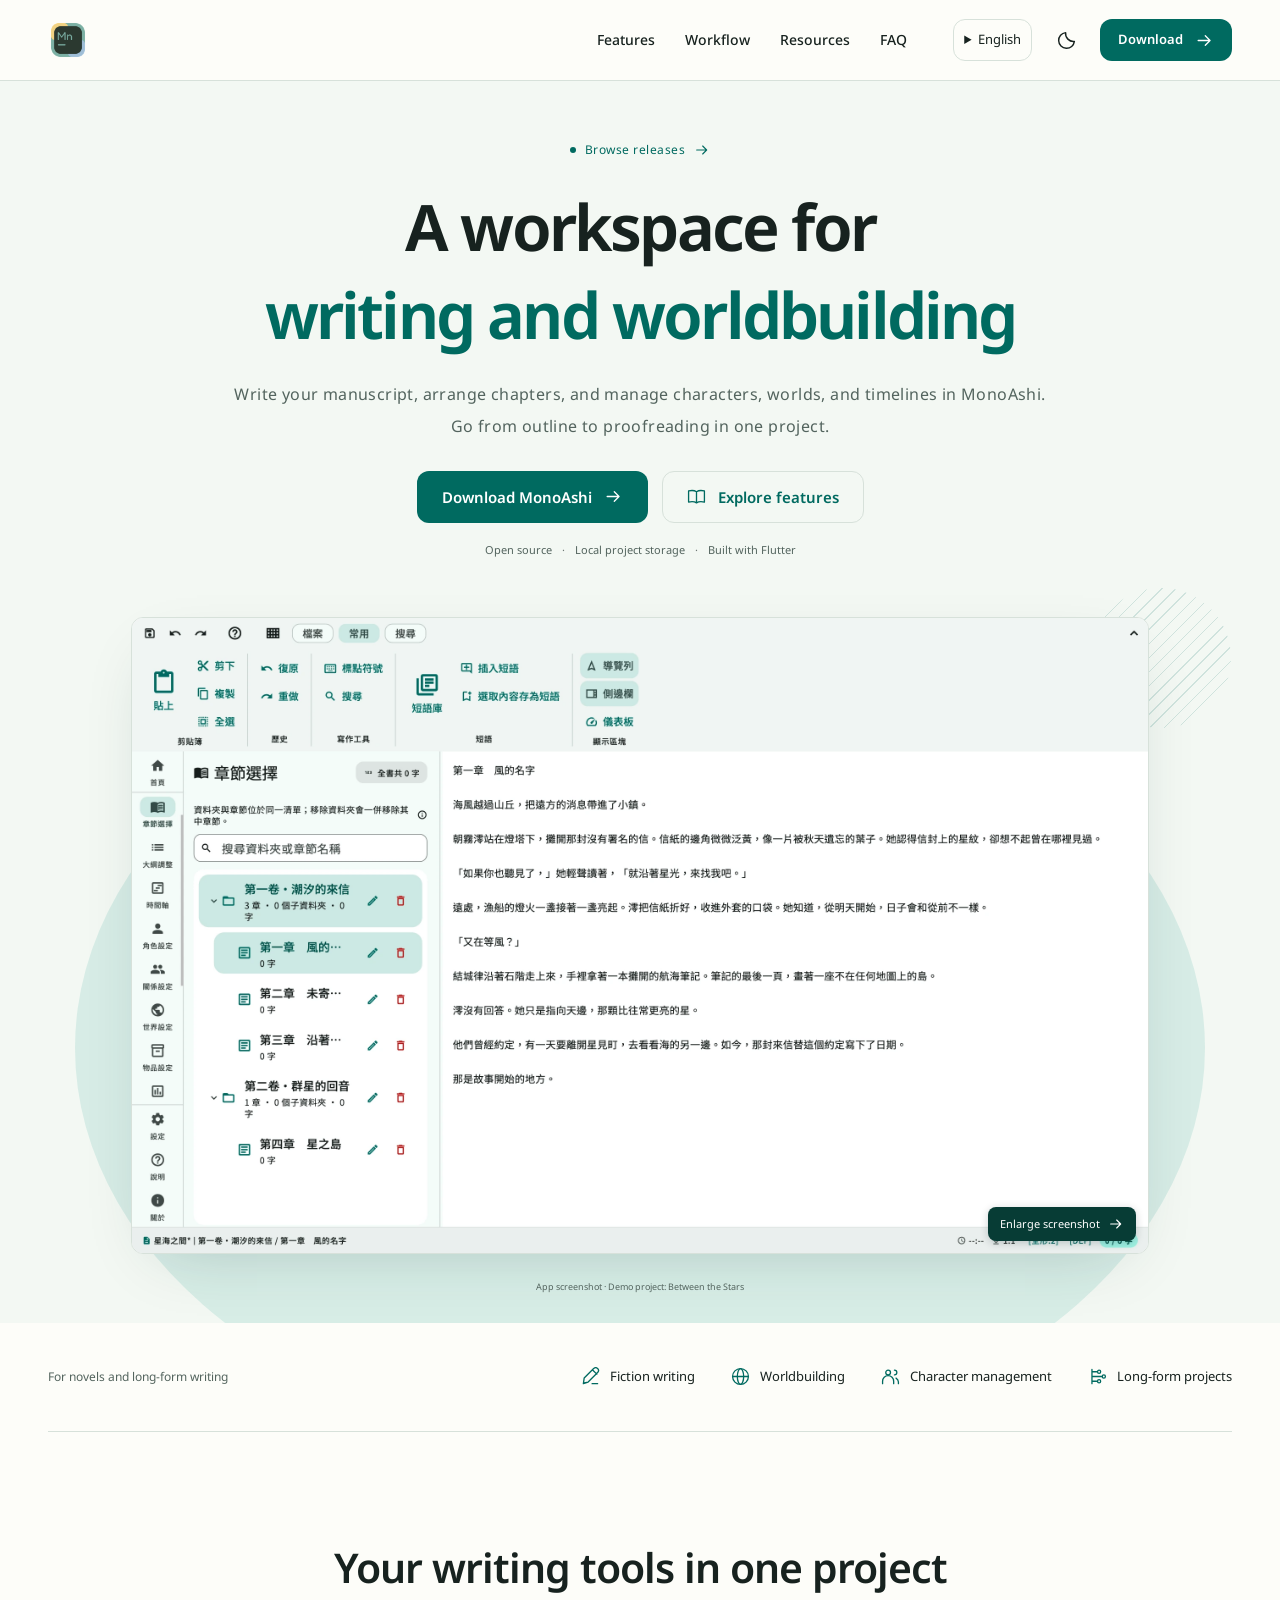
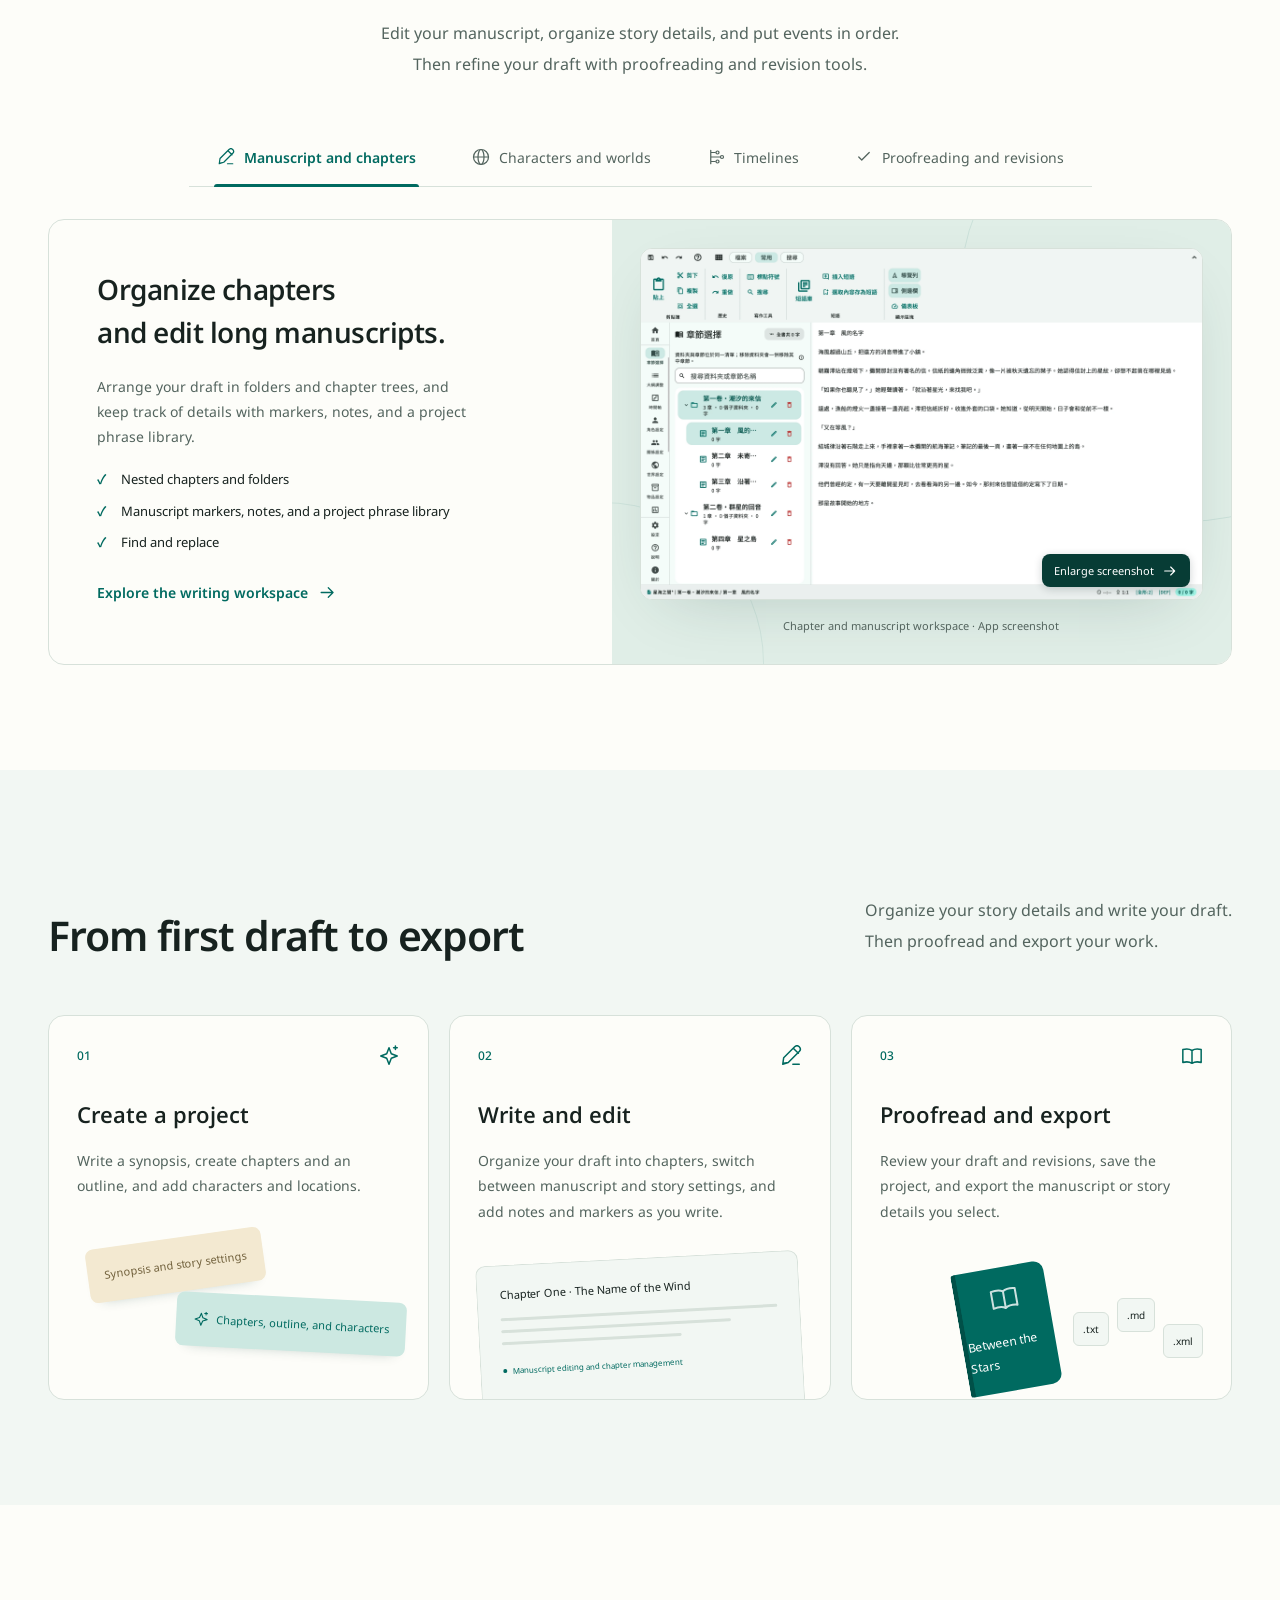
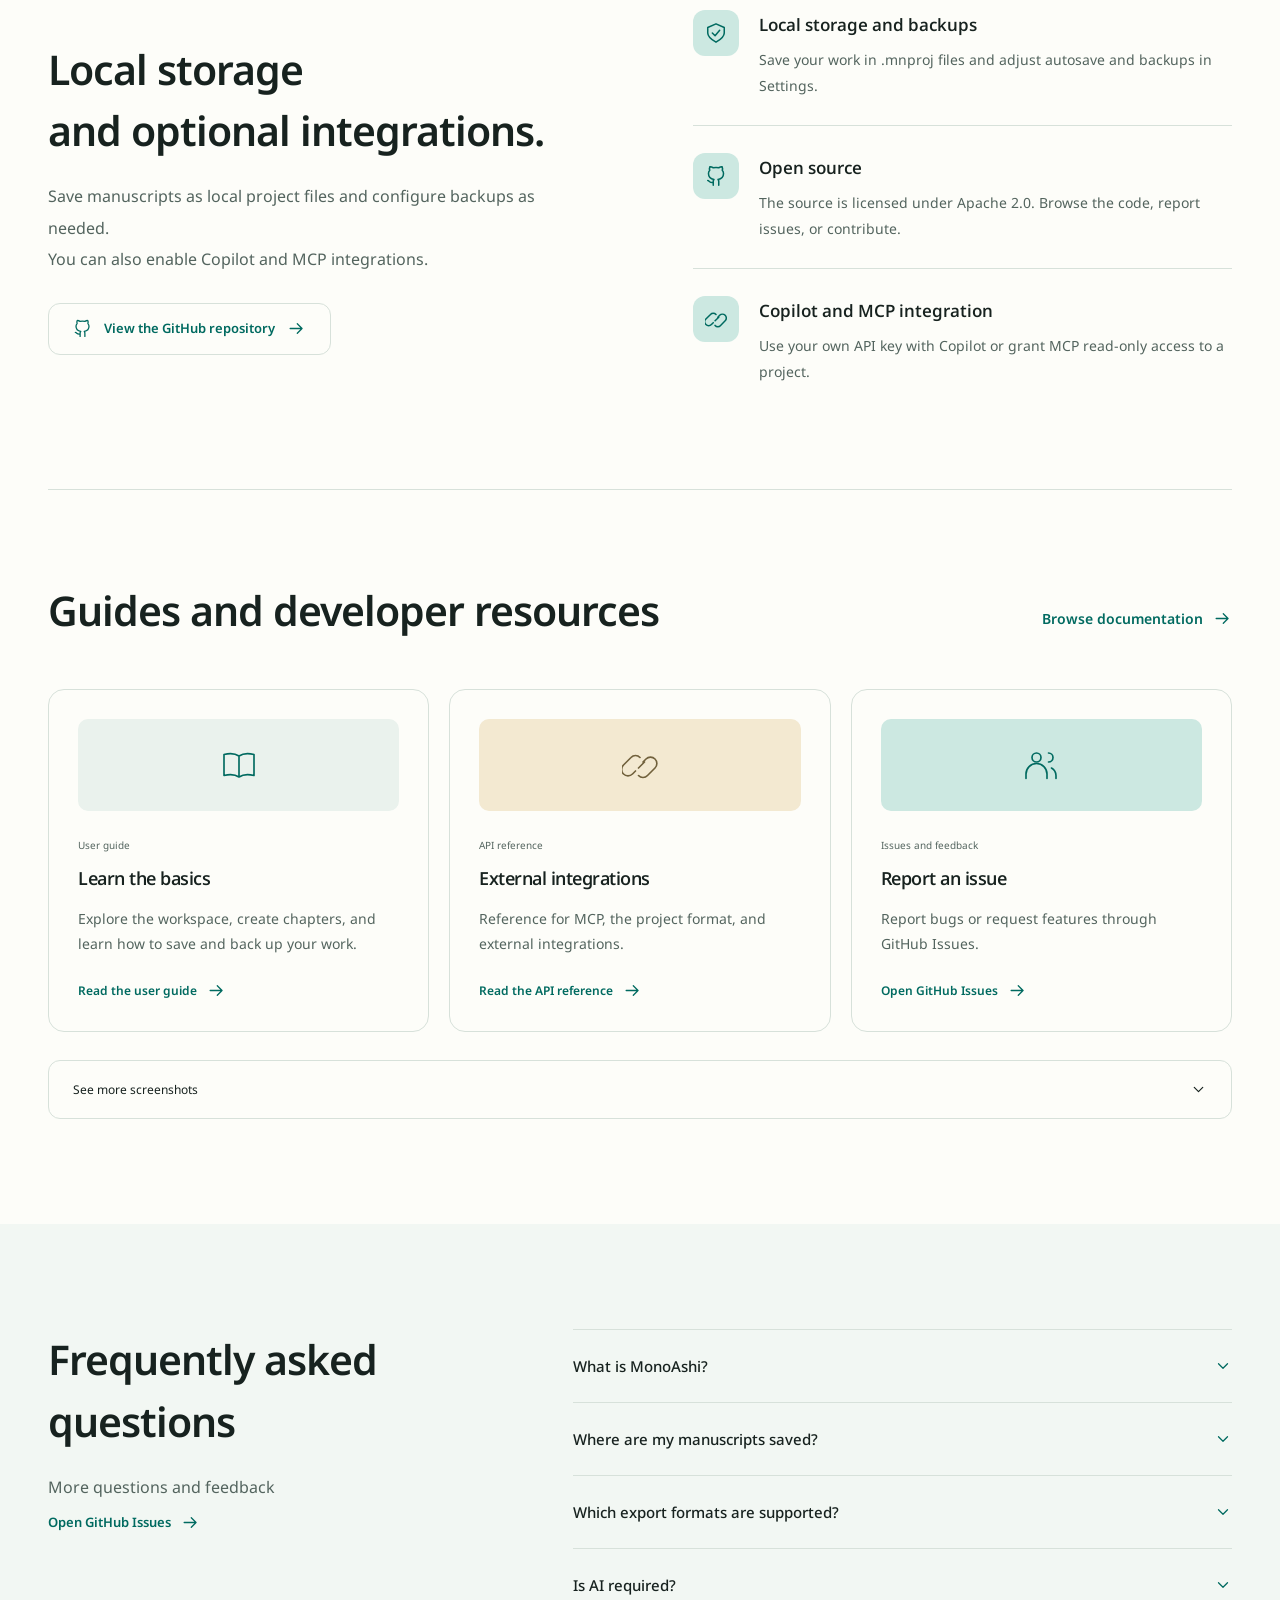
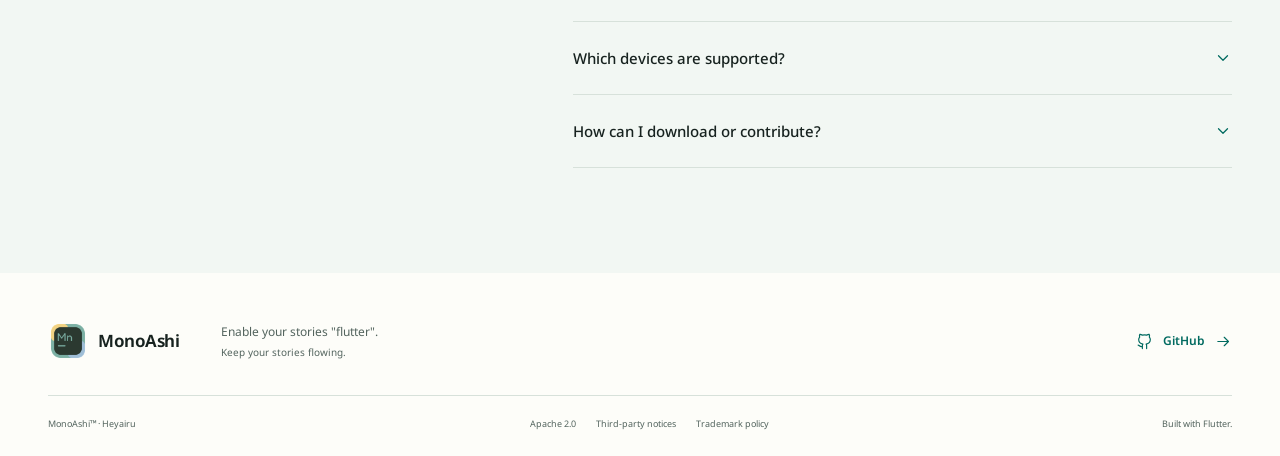
==== commit 021c07bc: "RC1@Repo Page l10n" ====
--- a/docs/index.html
+++ b/docs/index.html
@@ -1,21 +1,25 @@
 <!doctype html>
-<html lang="zh-Hant">
+<html lang="en">
 <head>
   <meta charset="utf-8">
   <meta name="viewport" content="width=device-width, initial-scale=1">
   <meta name="theme-color" content="#006a60">
-  <meta name="description" content="MonoAshi 是整合正文編輯、章節、大綱、角色、世界設定與時間軸的開源寫作工具。支援本機專案儲存、文本校正與修訂追蹤。">
-  <meta property="og:title" content="MonoAshi - 寫作與設定管理工具">
-  <meta property="og:description" content="整合正文編輯、章節與故事設定管理，支援本機儲存、文本校正與修訂追蹤。">
+  <meta name="description" content="MonoAshi is an open-source writing tool for manuscripts, chapters, outlines, characters, worldbuilding, and timelines. It supports local projects, proofreading, and revision tracking.">
+  <meta property="og:title" content="MonoAshi – Writing and Worldbuilding">
+  <meta property="og:description" content="Write and organize your story with local storage, proofreading, and revision tracking.">
   <meta property="og:type" content="website">
-  <meta property="og:locale" content="zh_TW">
+  <meta property="og:locale" content="en_US">
   <meta property="og:image" content="https://heyairu.github.io/Monogatari-Assistant-FE/assets/social-card.png">
   <meta name="color-scheme" content="light dark">
-  <title>MonoAshi - 寫作與設定管理工具</title>
+  <title>MonoAshi – Writing and Worldbuilding</title>
   <link rel="icon" href="assets/app-icon.png" type="image/png">
   <link rel="preload" href="assets/fonts/NotoSans-latin.woff2" as="font" type="font/woff2" crossorigin>
-  <link rel="preload" href="assets/fonts/NotoSansTC-site.woff2" as="font" type="font/woff2" crossorigin>
   <link rel="stylesheet" href="assets/site.css">
+  <link rel="alternate" hreflang="en" href="index.html">
+  <link rel="alternate" hreflang="ja" href="index.ja.html">
+  <link rel="alternate" hreflang="zh-Hant" href="index.zh-Hant.html">
+  <link rel="alternate" hreflang="x-default" href="./">
+  <script src="assets/site-locale.js"></script>
   <script src="assets/site.js" defer></script>
   <noscript><style>.feature-panel[hidden]{display:grid!important;margin-top:24px}.feature-tabs,.theme-toggle,.menu-toggle{display:none!important}@media(max-width:860px){.main-nav{display:flex;position:static;flex-wrap:wrap;padding:0;border:0;box-shadow:none;gap:8px;background:transparent}.header-inner{height:auto;min-height:80px;flex-wrap:wrap;padding-block:12px}.main-nav a{padding:5px;font-size:12px}}</style></noscript>
 </head>
@@ -41,18 +45,19 @@
     <symbol id="i-monitor" viewBox="0 0 24 24"><rect x="2" y="3" width="20" height="14" rx="2"/><path d="M8 21h8m-4-4v4"/></symbol>
     <symbol id="i-link" viewBox="0 0 24 24"><path d="m10 13 4-4m-6 6-2 2a4 4 0 0 1-6-6l5-5a4 4 0 0 1 6 0m2 3 2-2a4 4 0 0 1 6 6l-5 5a4 4 0 0 1-6 0" transform="translate(1 1)"/></symbol>
   </defs></svg>
-  <a class="skip-link" href="#main">跳至主要內容</a>
+  <a class="skip-link" href="#main">Skip to main content</a>
 
   <header class="site-header">
     <div class="header-inner wrap">
-      <a class="brand" href="#" aria-label="MonoAshi 首頁"><img src="assets/app-icon.png" alt="" width="40" height="40"><span></span></a>
-      <nav class="main-nav" id="main-nav" aria-label="主要導覽">
-        <a href="#features">探索功能</a><a href="#workflow">使用流程</a><a href="#resources">資源中心</a><a href="#faq">常見問題</a>
+      <a class="brand" href="#" aria-label="MonoAshi home"><img src="assets/app-icon.png" alt="" width="40" height="40"><span></span></a>
+      <nav class="main-nav" id="main-nav" aria-label="Main navigation">
+        <a href="#features">Features</a><a href="#workflow">Workflow</a><a href="#resources">Resources</a><a href="#faq">FAQ</a>
       </nav>
       <div class="header-actions">
-        <button class="icon-button theme-toggle" type="button" aria-label="切換為深色主題"><svg class="icon" aria-hidden="true" focusable="false"><use href="#i-moon"/></svg></button>
-        <a class="button button-small header-cta" href="https://github.com/Heyairu/Monogatari-Assistant-FE/releases">下載<svg class="icon" aria-hidden="true" focusable="false"><use href="#i-arrow"/></svg></a>
-        <button class="icon-button menu-toggle" type="button" aria-label="開啟導覽選單" aria-controls="main-nav" aria-expanded="false"><svg class="icon" aria-hidden="true" focusable="false"><use href="#i-menu"/></svg></button>
+        <details class="language-menu"><summary aria-label="Language">English</summary><div class="language-options"><a href="index.html?lang=en" lang="en" hreflang="en" aria-current="page">English</a><a href="index.ja.html" lang="ja" hreflang="ja">日本語</a><a href="index.zh-Hant.html" lang="zh-Hant" hreflang="zh-Hant">繁體中文</a></div></details>
+        <button class="icon-button theme-toggle" type="button" aria-label="Switch to dark theme"><svg class="icon" aria-hidden="true" focusable="false"><use href="#i-moon"/></svg></button>
+        <a class="button button-small header-cta" href="https://github.com/Heyairu/Monogatari-Assistant-FE/releases">Download<svg class="icon" aria-hidden="true" focusable="false"><use href="#i-arrow"/></svg></a>
+        <button class="icon-button menu-toggle" type="button" aria-label="Open navigation menu" aria-controls="main-nav" aria-expanded="false"><svg class="icon" aria-hidden="true" focusable="false"><use href="#i-menu"/></svg></button>
       </div>
     </div>
   </header>
@@ -60,85 +65,85 @@
   <main id="main">
     <section class="hero" aria-labelledby="hero-title">
       <div class="hero-copy wrap">
-        <a class="release-link" href="https://github.com/Heyairu/Monogatari-Assistant-FE/releases"><span class="status-dot"></span>查看下載版本<svg class="icon" aria-hidden="true" focusable="false"><use href="#i-arrow"/></svg></a>
-        <h1 id="hero-title">專為故事創作設計的<br><span>寫作與設定管理工具</span></h1>
-        <p class="hero-description">使用 MonoAshi 撰寫正文、編排章節，管理角色、世界設定與時間軸。<br>從大綱到校稿，在同一專案中完成。</p>
-        <div class="hero-actions"><a class="button" href="https://github.com/Heyairu/Monogatari-Assistant-FE/releases">下載 MonoAshi<svg class="icon" aria-hidden="true" focusable="false"><use href="#i-arrow"/></svg></a><a class="button button-outline" href="#features"><svg class="icon" aria-hidden="true" focusable="false"><use href="#i-book"/></svg>了解功能</a></div>
-        <p class="hero-note">開放原始碼<span>·</span>本機專案保存<span>·</span>以 Flutter 打造</p>
+        <a class="release-link" href="https://github.com/Heyairu/Monogatari-Assistant-FE/releases"><span class="status-dot"></span>Browse releases<svg class="icon" aria-hidden="true" focusable="false"><use href="#i-arrow"/></svg></a>
+        <h1 id="hero-title">A workspace for<br><span>writing and worldbuilding</span></h1>
+        <p class="hero-description">Write your manuscript, arrange chapters, and manage characters, worlds, and timelines in MonoAshi.<br>Go from outline to proofreading in one project.</p>
+        <div class="hero-actions"><a class="button" href="https://github.com/Heyairu/Monogatari-Assistant-FE/releases">Download MonoAshi<svg class="icon" aria-hidden="true" focusable="false"><use href="#i-arrow"/></svg></a><a class="button button-outline" href="#features"><svg class="icon" aria-hidden="true" focusable="false"><use href="#i-book"/></svg>Explore features</a></div>
+        <p class="hero-note">Open source<span>·</span>Local project storage<span>·</span>Built with Flutter</p>
       </div>
 
-      <figure class="hero-visual wrap" aria-label="MonoAshi 實際創作工作區">
+      <figure class="hero-visual wrap" aria-label="MonoAshi writing workspace">
         <div class="visual-orbit" aria-hidden="true"></div><div class="visual-grid" aria-hidden="true"></div>
-        <a class="screenshot-link hero-screenshot" href="assets/screenshots/writing.webp" data-preview data-caption="章節與正文工作區 · 展示專案《星海之間》">
-          <img src="assets/screenshots/writing.webp" alt="MonoAshi 實際介面：左側章節目錄與右側正文編輯器，展示作品《星海之間》" width="2400" height="1500" fetchpriority="high">
-          <span class="screenshot-expand">放大查看實際介面<svg class="icon" aria-hidden="true" focusable="false"><use href="#i-arrow"/></svg></span>
+        <a class="screenshot-link hero-screenshot" href="assets/screenshots/writing.webp" data-preview data-caption="Chapter and manuscript workspace · Demo project: Between the Stars">
+          <img src="assets/screenshots/writing.webp" alt="MonoAshi interface showing the chapter tree on the left and the editor on the right in the Between the Stars demo project" width="2400" height="1500" fetchpriority="high">
+          <span class="screenshot-expand">Enlarge screenshot<svg class="icon" aria-hidden="true" focusable="false"><use href="#i-arrow"/></svg></span>
         </a>
-        <figcaption>實際應用程式畫面 · 展示專案《星海之間》</figcaption>
+        <figcaption>App screenshot · Demo project: Between the Stars</figcaption>
       </figure>
     </section>
 
-    <div class="principles wrap" aria-label="適用用途"><span>適用於小說與長篇創作</span><div><span><svg class="icon" aria-hidden="true" focusable="false"><use href="#i-pen"/></svg>小說創作</span><span><svg class="icon" aria-hidden="true" focusable="false"><use href="#i-world"/></svg>世界觀設定</span><span><svg class="icon" aria-hidden="true" focusable="false"><use href="#i-people"/></svg>角色管理</span><span><svg class="icon" aria-hidden="true" focusable="false"><use href="#i-time"/></svg>長篇企劃</span></div></div>
+    <div class="principles wrap" aria-label="Use cases"><span>For novels and long-form writing</span><div><span><svg class="icon" aria-hidden="true" focusable="false"><use href="#i-pen"/></svg>Fiction writing</span><span><svg class="icon" aria-hidden="true" focusable="false"><use href="#i-world"/></svg>Worldbuilding</span><span><svg class="icon" aria-hidden="true" focusable="false"><use href="#i-people"/></svg>Character management</span><span><svg class="icon" aria-hidden="true" focusable="false"><use href="#i-time"/></svg>Long-form projects</span></div></div>
 
     <section class="section features-section" id="features" aria-labelledby="features-title">
       <div class="wrap">
-        <div class="section-heading"><h2 id="features-title">寫作所需的功能，集中於一個專案。</h2><p>編輯正文、整理設定、檢視事件順序，<br>再以校稿與修訂工具調整內容。</p></div>
+        <div class="section-heading"><h2 id="features-title">Your writing tools in one project</h2><p>Edit your manuscript, organize story details, and put events in order.<br>Then refine your draft with proofreading and revision tools.</p></div>
         <div class="feature-explorer">
-          <div class="feature-tabs" role="tablist" aria-label="探索創作功能">
-            <button type="button" role="tab" id="tab-writing" aria-controls="panel-writing" aria-selected="true" tabindex="0"><svg class="icon" aria-hidden="true" focusable="false"><use href="#i-pen"/></svg>正文與章節</button>
-            <button type="button" role="tab" id="tab-world" aria-controls="panel-world" aria-selected="false" tabindex="-1"><svg class="icon" aria-hidden="true" focusable="false"><use href="#i-world"/></svg>角色與設定</button>
-            <button type="button" role="tab" id="tab-timeline" aria-controls="panel-timeline" aria-selected="false" tabindex="-1"><svg class="icon" aria-hidden="true" focusable="false"><use href="#i-time"/></svg>時間軸</button>
-            <button type="button" role="tab" id="tab-revision" aria-controls="panel-revision" aria-selected="false" tabindex="-1"><svg class="icon" aria-hidden="true" focusable="false"><use href="#i-check"/></svg>校稿與修訂</button>
+          <div class="feature-tabs" role="tablist" aria-label="Writing features">
+            <button type="button" role="tab" id="tab-writing" aria-controls="panel-writing" aria-selected="true" tabindex="0"><svg class="icon" aria-hidden="true" focusable="false"><use href="#i-pen"/></svg>Manuscript and chapters</button>
+            <button type="button" role="tab" id="tab-world" aria-controls="panel-world" aria-selected="false" tabindex="-1"><svg class="icon" aria-hidden="true" focusable="false"><use href="#i-world"/></svg>Characters and worlds</button>
+            <button type="button" role="tab" id="tab-timeline" aria-controls="panel-timeline" aria-selected="false" tabindex="-1"><svg class="icon" aria-hidden="true" focusable="false"><use href="#i-time"/></svg>Timelines</button>
+            <button type="button" role="tab" id="tab-revision" aria-controls="panel-revision" aria-selected="false" tabindex="-1"><svg class="icon" aria-hidden="true" focusable="false"><use href="#i-check"/></svg>Proofreading and revisions</button>
           </div>
           <div class="feature-panel" id="panel-writing" role="tabpanel" aria-labelledby="tab-writing" tabindex="0">
-            <div class="feature-copy"><h3>整理章節，<br>編輯長篇正文。</h3><p>使用資料夾與章節樹編排稿件，搭配正文標記、註記及專案短語庫，管理撰寫過程中的內容。</p><ul class="check-list"><li>章節與資料夾分層管理</li><li>正文標記、註記與專案短語庫</li><li>文字搜尋與取代</li></ul><a class="text-link" href="https://github.com/Heyairu/Monogatari-Assistant-FE/blob/main/docs/GUIDE.md#3-建立開啟與保存作品">了解寫作工作區<svg class="icon" aria-hidden="true" focusable="false"><use href="#i-arrow"/></svg></a></div>
-            <figure class="feature-art screenshot-art"><a class="screenshot-link" href="assets/screenshots/writing.webp" data-preview data-caption="章節與正文工作區 · 展示專案《星海之間》"><img src="assets/screenshots/writing.webp" alt="MonoAshi 實際介面：章節與正文編輯工作區" width="2400" height="1500" loading="lazy"><span class="screenshot-expand">放大查看<svg class="icon" aria-hidden="true" focusable="false"><use href="#i-arrow"/></svg></span></a><figcaption>章節與正文工作區 · 實際介面擷取</figcaption></figure>
+            <div class="feature-copy"><h3>Organize chapters<br>and edit long manuscripts.</h3><p>Arrange your draft in folders and chapter trees, and keep track of details with markers, notes, and a project phrase library.</p><ul class="check-list"><li>Nested chapters and folders</li><li>Manuscript markers, notes, and a project phrase library</li><li>Find and replace</li></ul><a class="text-link" href="https://github.com/Heyairu/Monogatari-Assistant-FE/blob/main/docs/GUIDE.md#3-建立開啟與保存作品">Explore the writing workspace<svg class="icon" aria-hidden="true" focusable="false"><use href="#i-arrow"/></svg></a></div>
+            <figure class="feature-art screenshot-art"><a class="screenshot-link" href="assets/screenshots/writing.webp" data-preview data-caption="Chapter and manuscript workspace · Demo project: Between the Stars"><img src="assets/screenshots/writing.webp" alt="MonoAshi screenshot showing the chapter and manuscript editor" width="2400" height="1500" loading="lazy"><span class="screenshot-expand">Enlarge screenshot<svg class="icon" aria-hidden="true" focusable="false"><use href="#i-arrow"/></svg></span></a><figcaption>Chapter and manuscript workspace · App screenshot</figcaption></figure>
           </div>
           <div class="feature-panel" id="panel-world" role="tabpanel" aria-labelledby="tab-world" tabindex="0" hidden>
-            <div class="feature-copy"><h3>集中管理角色<br>與世界設定。</h3><p>保存角色檔案、關係、地點與物品資料，透過關係圖與階層式地點整理故事設定。</p><ul class="check-list"><li>角色檔案與關係圖</li><li>階層式地點管理</li><li>物品資料與歸屬記錄</li></ul><a class="text-link" href="https://github.com/Heyairu/Monogatari-Assistant-FE/blob/main/docs/GUIDE.md#5-角色地點物品與-scene-快照">探索世界設定<svg class="icon" aria-hidden="true" focusable="false"><use href="#i-arrow"/></svg></a></div>
-            <figure class="feature-art screenshot-art"><a class="screenshot-link" href="assets/screenshots/characters.webp" data-preview data-caption="角色檔案與設定 · 展示專案《星海之間》"><img src="assets/screenshots/characters.webp" alt="MonoAshi 實際介面：角色設定工作區" width="2400" height="1500" loading="lazy"><span class="screenshot-expand">放大查看<svg class="icon" aria-hidden="true" focusable="false"><use href="#i-arrow"/></svg></span></a><figcaption>角色檔案與設定 · 實際介面擷取</figcaption></figure>
+            <div class="feature-copy"><h3>Manage characters<br>and worlds together.</h3><p>Keep records for characters, relationships, places, and items. Map relationships and group locations into hierarchies.</p><ul class="check-list"><li>Character profiles and relationship maps</li><li>Nested locations</li><li>Item details and ownership records</li></ul><a class="text-link" href="https://github.com/Heyairu/Monogatari-Assistant-FE/blob/main/docs/GUIDE.md#5-角色地點物品與-scene-快照">Explore worldbuilding<svg class="icon" aria-hidden="true" focusable="false"><use href="#i-arrow"/></svg></a></div>
+            <figure class="feature-art screenshot-art"><a class="screenshot-link" href="assets/screenshots/characters.webp" data-preview data-caption="Character profiles and settings · Demo project: Between the Stars"><img src="assets/screenshots/characters.webp" alt="MonoAshi screenshot showing the character workspace" width="2400" height="1500" loading="lazy"><span class="screenshot-expand">Enlarge screenshot<svg class="icon" aria-hidden="true" focusable="false"><use href="#i-arrow"/></svg></span></a><figcaption>Character profiles and settings · App screenshot</figcaption></figure>
           </div>
           <div class="feature-panel" id="panel-timeline" role="tabpanel" aria-labelledby="tab-timeline" tabindex="0" hidden>
-            <div class="feature-copy"><h3>檢視事件順序<br>與故事狀態。</h3><p>以主時間軸編排事件與多條故事線，透過 Scene 狀態快照查看特定時點的角色、地點與物品資料。</p><ul class="check-list"><li>主時間軸與微型時間軸</li><li>依 Scene 查看角色、地點與物品狀態</li><li>多條故事線與事件排序</li></ul><a class="text-link" href="https://github.com/Heyairu/Monogatari-Assistant-FE/blob/main/docs/GUIDE.md#5-角色地點物品與-scene-快照">了解時間軸與快照<svg class="icon" aria-hidden="true" focusable="false"><use href="#i-arrow"/></svg></a></div>
-            <figure class="feature-art screenshot-art"><a class="screenshot-link" href="assets/screenshots/timeline.webp" data-preview data-caption="主時間軸與故事事件 · 展示專案《星海之間》"><img src="assets/screenshots/timeline.webp" alt="MonoAshi 實際介面：故事時間軸工作區" width="2400" height="1500" loading="lazy"><span class="screenshot-expand">放大查看<svg class="icon" aria-hidden="true" focusable="false"><use href="#i-arrow"/></svg></span></a><figcaption>主時間軸與故事事件 · 實際介面擷取</figcaption></figure>
+            <div class="feature-copy"><h3>Track event order<br>and story state.</h3><p>Arrange events and storylines on the main timeline. Use scene snapshots to see the characters, places, and items at a given point in the story.</p><ul class="check-list"><li>Main timeline and micro-timelines</li><li>Character, location, and item states by scene</li><li>Multiple storylines and event ordering</li></ul><a class="text-link" href="https://github.com/Heyairu/Monogatari-Assistant-FE/blob/main/docs/GUIDE.md#5-角色地點物品與-scene-快照">Explore timelines and snapshots<svg class="icon" aria-hidden="true" focusable="false"><use href="#i-arrow"/></svg></a></div>
+            <figure class="feature-art screenshot-art"><a class="screenshot-link" href="assets/screenshots/timeline.webp" data-preview data-caption="Main timeline and story events · Demo project: Between the Stars"><img src="assets/screenshots/timeline.webp" alt="MonoAshi screenshot showing the story timeline workspace" width="2400" height="1500" loading="lazy"><span class="screenshot-expand">Enlarge screenshot<svg class="icon" aria-hidden="true" focusable="false"><use href="#i-arrow"/></svg></span></a><figcaption>Main timeline and story events · App screenshot</figcaption></figure>
           </div>
           <div class="feature-panel" id="panel-revision" role="tabpanel" aria-labelledby="tab-revision" tabindex="0" hidden>
-            <div class="feature-copy"><h3>檢查文本，<br>追蹤修訂內容。</h3><p>使用冗字檢查與文本校正檢視稿件，並透過本機 checkpoint 比較支援的內容差異。</p><ul class="check-list"><li>文本校正與冗字檢查</li><li>修訂追蹤與比較基準</li><li>TXT、Markdown 與局部 XML 匯出</li></ul><a class="text-link" href="https://github.com/Heyairu/Monogatari-Assistant-FE/blob/main/docs/GUIDE.md">查看校稿與匯出說明<svg class="icon" aria-hidden="true" focusable="false"><use href="#i-arrow"/></svg></a></div>
-            <figure class="feature-art screenshot-art"><a class="screenshot-link" href="assets/screenshots/proofreading.webp" data-preview data-caption="文本校正與冗字檢查 · 展示專案《星海之間》"><img src="assets/screenshots/proofreading.webp" alt="MonoAshi 實際介面：文本校正工作區" width="2400" height="1500" loading="lazy"><span class="screenshot-expand">放大查看<svg class="icon" aria-hidden="true" focusable="false"><use href="#i-arrow"/></svg></span></a><figcaption>文本校正與冗字檢查 · 實際介面擷取</figcaption></figure>
+            <div class="feature-copy"><h3>Proofread your draft<br>and track revisions.</h3><p>Check for redundant words, proofread your manuscript, and compare supported changes against local checkpoints.</p><ul class="check-list"><li>Proofreading and redundant word checks</li><li>Revision tracking and comparison baselines</li><li>TXT, Markdown, and partial XML exports</li></ul><a class="text-link" href="https://github.com/Heyairu/Monogatari-Assistant-FE/blob/main/docs/GUIDE.md">Read the proofreading and export guide<svg class="icon" aria-hidden="true" focusable="false"><use href="#i-arrow"/></svg></a></div>
+            <figure class="feature-art screenshot-art"><a class="screenshot-link" href="assets/screenshots/proofreading.webp" data-preview data-caption="Proofreading and redundant word checks · Demo project: Between the Stars"><img src="assets/screenshots/proofreading.webp" alt="MonoAshi screenshot showing the proofreading workspace" width="2400" height="1500" loading="lazy"><span class="screenshot-expand">Enlarge screenshot<svg class="icon" aria-hidden="true" focusable="false"><use href="#i-arrow"/></svg></span></a><figcaption>Proofreading and redundant word checks · App screenshot</figcaption></figure>
           </div>
         </div>
       </div>
     </section>
 
     <section class="section workflow-section" id="workflow" aria-labelledby="workflow-title"><div class="wrap">
-      <div class="section-heading heading-row"><div><h2 id="workflow-title">從建立專案到匯出稿件</h2></div><p>整理設定、撰寫正文，<br>完成校稿與匯出。</p></div>
+      <div class="section-heading heading-row"><div><h2 id="workflow-title">From first draft to export</h2></div><p>Organize your story details and write your draft.<br>Then proofread and export your work.</p></div>
       <div class="journey-grid">
-        <article class="journey-card"><div class="journey-top"><span>01</span><svg class="icon" aria-hidden="true" focusable="false"><use href="#i-spark"/></svg></div><h3>建立專案</h3><p>填寫作品簡介，建立章節與大綱，加入角色、地點等設定資料。</p><div class="journey-art idea-art" aria-hidden="true"><span class="idea-note note-back">作品簡介與故事設定</span><span class="idea-note note-front"><svg class="icon" aria-hidden="true" focusable="false"><use href="#i-spark"/></svg>章節、大綱與角色資料</span></div></article>
-        <article class="journey-card"><div class="journey-top"><span>02</span><svg class="icon" aria-hidden="true" focusable="false"><use href="#i-pen"/></svg></div><h3>撰寫與編輯</h3><p>以章節組織稿件，在正文編輯與設定管理之間切換，使用註記和標記補充說明。</p><div class="journey-art words-art" aria-hidden="true"><span>第一章　風的名字</span><i></i><i></i><i></i><div><span class="status-dot"></span>正文編輯與章節管理</div></div></article>
-        <article class="journey-card"><div class="journey-top"><span>03</span><svg class="icon" aria-hidden="true" focusable="false"><use href="#i-book"/></svg></div><h3>校稿與匯出</h3><p>檢查文本與修訂內容，儲存專案後，將選定的正文或設定資料匯出。</p><div class="journey-art export-art" aria-hidden="true"><div><svg class="icon" aria-hidden="true" focusable="false"><use href="#i-book"/></svg><span>星海之間</span></div><span class="file-tag">.txt</span><span class="file-tag">.md</span><span class="file-tag">.xml</span></div></article>
+        <article class="journey-card"><div class="journey-top"><span>01</span><svg class="icon" aria-hidden="true" focusable="false"><use href="#i-spark"/></svg></div><h3>Create a project</h3><p>Write a synopsis, create chapters and an outline, and add characters and locations.</p><div class="journey-art idea-art" aria-hidden="true"><span class="idea-note note-back">Synopsis and story settings</span><span class="idea-note note-front"><svg class="icon" aria-hidden="true" focusable="false"><use href="#i-spark"/></svg>Chapters, outline, and characters</span></div></article>
+        <article class="journey-card"><div class="journey-top"><span>02</span><svg class="icon" aria-hidden="true" focusable="false"><use href="#i-pen"/></svg></div><h3>Write and edit</h3><p>Organize your draft into chapters, switch between manuscript and story settings, and add notes and markers as you write.</p><div class="journey-art words-art" aria-hidden="true"><span>Chapter One · The Name of the Wind</span><i></i><i></i><i></i><div><span class="status-dot"></span>Manuscript editing and chapter management</div></div></article>
+        <article class="journey-card"><div class="journey-top"><span>03</span><svg class="icon" aria-hidden="true" focusable="false"><use href="#i-book"/></svg></div><h3>Proofread and export</h3><p>Review your draft and revisions, save the project, and export the manuscript or story details you select.</p><div class="journey-art export-art" aria-hidden="true"><div><svg class="icon" aria-hidden="true" focusable="false"><use href="#i-book"/></svg><span>Between the Stars</span></div><span class="file-tag">.txt</span><span class="file-tag">.md</span><span class="file-tag">.xml</span></div></article>
       </div>
     </div></section>
 
-    <section class="section ownership-section" aria-labelledby="ownership-title"><div class="wrap ownership-grid"><div><h2 id="ownership-title">本機儲存，<br>彈性整合。</h2><p>將稿件保存為本機專案檔，依需要設定備份，<br>或啟用 Copilot 與 MCP 整合。</p><a class="button button-outline" href="https://github.com/Heyairu/Monogatari-Assistant-FE"><svg class="icon" aria-hidden="true" focusable="false"><use href="#i-github"/></svg>檢視 GitHub 專案<svg class="icon" aria-hidden="true" focusable="false"><use href="#i-arrow"/></svg></a></div><div class="ownership-list"><article><span class="tonal-icon"><svg class="icon" aria-hidden="true" focusable="false"><use href="#i-shield"/></svg></span><div><h3>本機儲存與備份</h3><p>以 .mnproj 檔案保存作品，並在設定中調整自動儲存與備份。</p></div></article><article><span class="tonal-icon"><svg class="icon" aria-hidden="true" focusable="false"><use href="#i-github"/></svg></span><div><h3>開放原始碼</h3><p>原始碼採 Apache 2.0 授權，可查看實作、回報問題或參與開發。</p></div></article><article><span class="tonal-icon"><svg class="icon" aria-hidden="true" focusable="false"><use href="#i-link"/></svg></span><div><h3>Copilot 與 MCP 整合</h3><p>可自備 API Key 使用 Copilot，或授權 MCP 唯讀查看作品。</p></div></article></div></div></section>
+    <section class="section ownership-section" aria-labelledby="ownership-title"><div class="wrap ownership-grid"><div><h2 id="ownership-title">Local storage<br>and optional integrations.</h2><p>Save manuscripts as local project files and configure backups as needed.<br>You can also enable Copilot and MCP integrations.</p><a class="button button-outline" href="https://github.com/Heyairu/Monogatari-Assistant-FE"><svg class="icon" aria-hidden="true" focusable="false"><use href="#i-github"/></svg>View the GitHub repository<svg class="icon" aria-hidden="true" focusable="false"><use href="#i-arrow"/></svg></a></div><div class="ownership-list"><article><span class="tonal-icon"><svg class="icon" aria-hidden="true" focusable="false"><use href="#i-shield"/></svg></span><div><h3>Local storage and backups</h3><p>Save your work in .mnproj files and adjust autosave and backups in Settings.</p></div></article><article><span class="tonal-icon"><svg class="icon" aria-hidden="true" focusable="false"><use href="#i-github"/></svg></span><div><h3>Open source</h3><p>The source is licensed under Apache 2.0. Browse the code, report issues, or contribute.</p></div></article><article><span class="tonal-icon"><svg class="icon" aria-hidden="true" focusable="false"><use href="#i-link"/></svg></span><div><h3>Copilot and MCP integration</h3><p>Use your own API key with Copilot or grant MCP read-only access to a project.</p></div></article></div></div></section>
 
     <section class="section resources-section" id="resources" aria-labelledby="resources-title"><div class="wrap">
-      <div class="section-heading heading-row"><div><h2 id="resources-title">使用說明與開發資源</h2></div><a class="text-link" href="https://github.com/Heyairu/Monogatari-Assistant-FE/tree/main/docs">前往文件中心<svg class="icon" aria-hidden="true" focusable="false"><use href="#i-arrow"/></svg></a></div>
-      <div class="resource-grid"><a class="resource-card" href="https://github.com/Heyairu/Monogatari-Assistant-FE/blob/main/docs/GUIDE.md"><span class="resource-icon"><svg class="icon" aria-hidden="true" focusable="false"><use href="#i-book"/></svg></span><span class="resource-label">使用指南</span><h3>了解基本操作</h3><p>認識工作區、建立章節，了解如何儲存與備份。</p><span class="text-link">閱讀使用指南<svg class="icon" aria-hidden="true" focusable="false"><use href="#i-arrow"/></svg></span></a><a class="resource-card" href="https://github.com/Heyairu/Monogatari-Assistant-FE/blob/main/docs/API.md"><span class="resource-icon"><svg class="icon" aria-hidden="true" focusable="false"><use href="#i-link"/></svg></span><span class="resource-label">API 文件</span><h3>外部工具整合</h3><p>提供 MCP、專案格式與外部整合的介面說明。</p><span class="text-link">查閱 API 文件<svg class="icon" aria-hidden="true" focusable="false"><use href="#i-arrow"/></svg></span></a><a class="resource-card" href="https://github.com/Heyairu/Monogatari-Assistant-FE/issues"><span class="resource-icon"><svg class="icon" aria-hidden="true" focusable="false"><use href="#i-people"/></svg></span><span class="resource-label">問題與建議</span><h3>回報使用問題</h3><p>透過 GitHub Issues 回報錯誤或提出功能建議。</p><span class="text-link">前往 GitHub Issues<svg class="icon" aria-hidden="true" focusable="false"><use href="#i-arrow"/></svg></span></a></div>
-      <details class="preview-details"><summary>檢視更多介面<svg class="icon" aria-hidden="true" focusable="false"><use href="#i-chevron"/></svg></summary><div class="preview-gallery"><a class="screenshot-link gallery-screenshot" href="assets/screenshots/writing.webp" data-preview data-caption="章節與正文 · 展示專案《星海之間》"><img src="assets/screenshots/writing.webp" alt="MonoAshi 實際介面：章節與正文" width="2400" height="1500" loading="lazy"><span>章節與正文<svg class="icon" aria-hidden="true" focusable="false"><use href="#i-arrow"/></svg></span></a><a class="screenshot-link gallery-screenshot" href="assets/screenshots/characters.webp" data-preview data-caption="角色設定 · 展示專案《星海之間》"><img src="assets/screenshots/characters.webp" alt="MonoAshi 實際介面：角色設定" width="2400" height="1500" loading="lazy"><span>角色設定<svg class="icon" aria-hidden="true" focusable="false"><use href="#i-arrow"/></svg></span></a><a class="screenshot-link gallery-screenshot" href="assets/screenshots/world.webp" data-preview data-caption="世界設定 · 展示專案《星海之間》"><img src="assets/screenshots/world.webp" alt="MonoAshi 實際介面：世界設定" width="2400" height="1500" loading="lazy"><span>世界設定<svg class="icon" aria-hidden="true" focusable="false"><use href="#i-arrow"/></svg></span></a><a class="screenshot-link gallery-screenshot" href="assets/screenshots/timeline.webp" data-preview data-caption="故事時間軸 · 展示專案《星海之間》"><img src="assets/screenshots/timeline.webp" alt="MonoAshi 實際介面：故事時間軸" width="2400" height="1500" loading="lazy"><span>故事時間軸<svg class="icon" aria-hidden="true" focusable="false"><use href="#i-arrow"/></svg></span></a><a class="screenshot-link gallery-screenshot" href="assets/screenshots/proofreading.webp" data-preview data-caption="文本校正 · 展示專案《星海之間》"><img src="assets/screenshots/proofreading.webp" alt="MonoAshi 實際介面：文本校正" width="2400" height="1500" loading="lazy"><span>文本校正<svg class="icon" aria-hidden="true" focusable="false"><use href="#i-arrow"/></svg></span></a></div><p class="preview-note">畫面使用展示專案《星海之間》。實際介面依版本與平台而異。</p></details>
+      <div class="section-heading heading-row"><div><h2 id="resources-title">Guides and developer resources</h2></div><a class="text-link" href="https://github.com/Heyairu/Monogatari-Assistant-FE/tree/main/docs">Browse documentation<svg class="icon" aria-hidden="true" focusable="false"><use href="#i-arrow"/></svg></a></div>
+      <div class="resource-grid"><a class="resource-card" href="https://github.com/Heyairu/Monogatari-Assistant-FE/blob/main/docs/GUIDE.md"><span class="resource-icon"><svg class="icon" aria-hidden="true" focusable="false"><use href="#i-book"/></svg></span><span class="resource-label">User guide</span><h3>Learn the basics</h3><p>Explore the workspace, create chapters, and learn how to save and back up your work.</p><span class="text-link">Read the user guide<svg class="icon" aria-hidden="true" focusable="false"><use href="#i-arrow"/></svg></span></a><a class="resource-card" href="https://github.com/Heyairu/Monogatari-Assistant-FE/blob/main/docs/API.md"><span class="resource-icon"><svg class="icon" aria-hidden="true" focusable="false"><use href="#i-link"/></svg></span><span class="resource-label">API reference</span><h3>External integrations</h3><p>Reference for MCP, the project format, and external integrations.</p><span class="text-link">Read the API reference<svg class="icon" aria-hidden="true" focusable="false"><use href="#i-arrow"/></svg></span></a><a class="resource-card" href="https://github.com/Heyairu/Monogatari-Assistant-FE/issues"><span class="resource-icon"><svg class="icon" aria-hidden="true" focusable="false"><use href="#i-people"/></svg></span><span class="resource-label">Issues and feedback</span><h3>Report an issue</h3><p>Report bugs or request features through GitHub Issues.</p><span class="text-link">Open GitHub Issues<svg class="icon" aria-hidden="true" focusable="false"><use href="#i-arrow"/></svg></span></a></div>
+      <details class="preview-details"><summary>See more screenshots<svg class="icon" aria-hidden="true" focusable="false"><use href="#i-chevron"/></svg></summary><div class="preview-gallery"><a class="screenshot-link gallery-screenshot" href="assets/screenshots/writing.webp" data-preview data-caption="Chapters and manuscript · Demo project: Between the Stars"><img src="assets/screenshots/writing.webp" alt="MonoAshi screenshot showing chapters and manuscript" width="2400" height="1500" loading="lazy"><span>Chapters and manuscript<svg class="icon" aria-hidden="true" focusable="false"><use href="#i-arrow"/></svg></span></a><a class="screenshot-link gallery-screenshot" href="assets/screenshots/characters.webp" data-preview data-caption="Character settings · Demo project: Between the Stars"><img src="assets/screenshots/characters.webp" alt="MonoAshi screenshot showing character settings" width="2400" height="1500" loading="lazy"><span>Character settings<svg class="icon" aria-hidden="true" focusable="false"><use href="#i-arrow"/></svg></span></a><a class="screenshot-link gallery-screenshot" href="assets/screenshots/world.webp" data-preview data-caption="Worldbuilding · Demo project: Between the Stars"><img src="assets/screenshots/world.webp" alt="MonoAshi screenshot showing worldbuilding" width="2400" height="1500" loading="lazy"><span>Worldbuilding<svg class="icon" aria-hidden="true" focusable="false"><use href="#i-arrow"/></svg></span></a><a class="screenshot-link gallery-screenshot" href="assets/screenshots/timeline.webp" data-preview data-caption="Story timeline · Demo project: Between the Stars"><img src="assets/screenshots/timeline.webp" alt="MonoAshi screenshot showing the story timeline" width="2400" height="1500" loading="lazy"><span>Story timeline<svg class="icon" aria-hidden="true" focusable="false"><use href="#i-arrow"/></svg></span></a><a class="screenshot-link gallery-screenshot" href="assets/screenshots/proofreading.webp" data-preview data-caption="Proofreading · Demo project: Between the Stars"><img src="assets/screenshots/proofreading.webp" alt="MonoAshi screenshot showing proofreading" width="2400" height="1500" loading="lazy"><span>Proofreading<svg class="icon" aria-hidden="true" focusable="false"><use href="#i-arrow"/></svg></span></a></div><p class="preview-note">Screenshots show the Between the Stars demo project. The interface may vary by version and platform.</p></details>
     </div></section>
 
-    <section class="section faq-section" id="faq" aria-labelledby="faq-title"><div class="wrap faq-grid"><div><h2 id="faq-title">常見問題集</h2><p>其他問題與建議<br><a class="text-link" href="https://github.com/Heyairu/Monogatari-Assistant-FE/issues">前往 GitHub Issues<svg class="icon" aria-hidden="true" focusable="false"><use href="#i-arrow"/></svg></a></p></div><div class="faq-list">
-      <details><summary>MonoAshi 是什麼？<svg class="icon" aria-hidden="true" focusable="false"><use href="#i-chevron"/></svg></summary><div><p>MonoAshi 是為故事創作者設計的開源寫作工具，以 Flutter 開發，將正文、章節、大綱、角色、世界觀、物品與時間軸集中在同一個工作區。</p></div></details>
-      <details><summary>稿件儲存在哪裡？<svg class="icon" aria-hidden="true" focusable="false"><use href="#i-chevron"/></svg></summary><div><p>作品主要以 .mnproj 專案檔保存在指定的本機位置。自動儲存會寫回已知位置，自動備份則另存於設定的備份資料夾；兩者可在 App 設定中調整。啟用外部 AI 或協作前，請先閱讀相關連線與資料範圍說明。</p></div></details>
-      <details><summary>支援哪些匯出格式？<svg class="icon" aria-hidden="true" focusable="false"><use href="#i-chevron"/></svg></summary><div><p>目前支援正文 TXT／Markdown、設定資料的 Markdown 閱讀稿，以及局部 XML 專案交換。可選單一文件或分散文件 ZIP。完整資料請保留 .mnproj；DOCX／PDF 選項目前停用。</p></div></details>
-      <details><summary>是否必須使用 AI？<svg class="icon" aria-hidden="true" focusable="false"><use href="#i-chevron"/></svg></summary><div><p>不需要。正文編輯與設定管理可獨立使用。Copilot 使用自備 API Key 連接服務商；Ask／Plan 須在建置時啟用，Plan 只提供提案與驗證，Agent 尚未開放。MCP 則供授權的本機 Host 唯讀查看作品。</p></div></details>
-      <details><summary>支援哪些裝置？<svg class="icon" aria-hidden="true" focusable="false"><use href="#i-chevron"/></svg></summary><div><p>專案以 Flutter 開發，包含 Windows、macOS、Linux、Android、iOS 與 Web 的平台工程。各平台能力、驗收與可下載版本有所不同，請以 GitHub Releases 與使用指南為準。</p></div></details>
-      <details><summary>如何下載或參與開發？<svg class="icon" aria-hidden="true" focusable="false"><use href="#i-chevron"/></svg></summary><div><p>先到 <a href="https://github.com/Heyairu/Monogatari-Assistant-FE/releases">GitHub Releases</a> 查看可下載版本與平台資訊。開發者也可以依儲存庫 README 的步驟從原始碼執行，或透過 Issues 回報問題與提出建議。</p></div></details>
+    <section class="section faq-section" id="faq" aria-labelledby="faq-title"><div class="wrap faq-grid"><div><h2 id="faq-title">Frequently asked questions</h2><p>More questions and feedback<br><a class="text-link" href="https://github.com/Heyairu/Monogatari-Assistant-FE/issues">Open GitHub Issues<svg class="icon" aria-hidden="true" focusable="false"><use href="#i-arrow"/></svg></a></p></div><div class="faq-list">
+      <details><summary>What is MonoAshi?<svg class="icon" aria-hidden="true" focusable="false"><use href="#i-chevron"/></svg></summary><div><p>MonoAshi is an open-source writing tool for storytellers, built with Flutter. It brings manuscripts, chapters, outlines, characters, worlds, items, and timelines into one workspace.</p></div></details>
+      <details><summary>Where are my manuscripts saved?<svg class="icon" aria-hidden="true" focusable="false"><use href="#i-chevron"/></svg></summary><div><p>Your work is saved as a .mnproj file in a local location you choose. Autosave updates that file, and automatic backups go to the configured backup folder. Both are adjustable in Settings. Review the connection and data access details before enabling external AI or collaboration.</p></div></details>
+      <details><summary>Which export formats are supported?<svg class="icon" aria-hidden="true" focusable="false"><use href="#i-chevron"/></svg></summary><div><p>Export manuscripts as TXT or Markdown, story settings as readable Markdown, and selected project data as XML. Choose a single document or a ZIP of separate files. Keep the .mnproj file for the full project. DOCX and PDF options are currently disabled.</p></div></details>
+      <details><summary>Is AI required?<svg class="icon" aria-hidden="true" focusable="false"><use href="#i-chevron"/></svg></summary><div><p>AI is optional. You can edit manuscripts and manage story settings independently. Copilot connects to your provider with your API key. Ask and Plan require build-time flags. Plan provides proposals and validation, and Agent is currently unavailable. Authorized local MCP hosts can access projects in read-only mode.</p></div></details>
+      <details><summary>Which devices are supported?<svg class="icon" aria-hidden="true" focusable="false"><use href="#i-chevron"/></svg></summary><div><p>The Flutter project includes platform targets for Windows, macOS, Linux, Android, iOS, and the web. Features, validation status, and downloadable builds vary by platform. Check GitHub Releases and the user guide for details.</p></div></details>
+      <details><summary>How can I download or contribute?<svg class="icon" aria-hidden="true" focusable="false"><use href="#i-chevron"/></svg></summary><div><p>Visit <a href="https://github.com/Heyairu/Monogatari-Assistant-FE/releases">GitHub Releases</a> for available builds and platform details. Developers can follow the repository README to run from source or use Issues to report bugs and suggest changes.</p></div></details>
     </div></div></section>
 
   </main>
 
-  <footer class="site-footer"><div class="wrap"><div class="footer-top"><a class="brand" href="#"><img src="assets/app-icon.png" alt="" width="40" height="40"><span>MonoAshi</span></a><p>Enable your stories "flutter".<span>讓你的物語更加流暢。</span></p><a class="text-link" href="https://github.com/Heyairu/Monogatari-Assistant-FE"><svg class="icon" aria-hidden="true" focusable="false"><use href="#i-github"/></svg>GitHub<svg class="icon" aria-hidden="true" focusable="false"><use href="#i-arrow"/></svg></a></div><div class="footer-bottom"><span>MonoAshi™ · Heyairu（部屋伊琉）</span><nav aria-label="頁尾導覽"><a href="https://github.com/Heyairu/Monogatari-Assistant-FE/blob/main/LICENSE.md">Apache 2.0</a><a href="https://github.com/Heyairu/Monogatari-Assistant-FE/blob/main/NOTICE.md">第三方聲明</a><a href="https://github.com/Heyairu/Monogatari-Assistant-FE/blob/main/TRADEMARKS.md">商標說明</a></nav><span>以 Flutter 開發。</span></div></div></footer>
+  <footer class="site-footer"><div class="wrap"><div class="footer-top"><a class="brand" href="#"><img src="assets/app-icon.png" alt="" width="40" height="40"><span>MonoAshi</span></a><p>Enable your stories "flutter".<span>Keep your stories flowing.</span></p><a class="text-link" href="https://github.com/Heyairu/Monogatari-Assistant-FE"><svg class="icon" aria-hidden="true" focusable="false"><use href="#i-github"/></svg>GitHub<svg class="icon" aria-hidden="true" focusable="false"><use href="#i-arrow"/></svg></a></div><div class="footer-bottom"><span>MonoAshi™ · Heyairu</span><nav aria-label="Footer navigation"><a href="https://github.com/Heyairu/Monogatari-Assistant-FE/blob/main/LICENSE.md">Apache 2.0</a><a href="https://github.com/Heyairu/Monogatari-Assistant-FE/blob/main/NOTICE.md">Third-party notices</a><a href="https://github.com/Heyairu/Monogatari-Assistant-FE/blob/main/TRADEMARKS.md">Trademark policy</a></nav><span>Built with Flutter.</span></div></div></footer>
 
-  <dialog class="preview-dialog" aria-label="應用程式實際介面"><button class="icon-button dialog-close" type="button" aria-label="關閉預覽"><svg class="icon" aria-hidden="true" focusable="false"><use href="#i-close"/></svg></button><img src="assets/screenshots/writing.webp" alt="MonoAshi 實際章節與正文工作區" width="2400" height="1500"><p>章節與正文工作區 · 展示專案《星海之間》</p></dialog>
+  <dialog class="preview-dialog" aria-label="App screenshot"><button class="icon-button dialog-close" type="button" aria-label="Close preview"><svg class="icon" aria-hidden="true" focusable="false"><use href="#i-close"/></svg></button><img src="assets/screenshots/writing.webp" alt="MonoAshi chapter and manuscript workspace" width="2400" height="1500"><p>Chapter and manuscript workspace · Demo project: Between the Stars</p></dialog>
 </body>
 </html>
--- a/docs/assets/site.css
+++ b/docs/assets/site.css
@@ -43,6 +43,7 @@
   --card-radius: 16px;
   --ease: cubic-bezier(.2, 0, 0, 1);
 }
+:root:lang(ja) { --font: "Noto Sans", "Hiragino Sans", "Yu Gothic", Meiryo, "Noto Sans CJK JP", sans-serif; }
 @media (prefers-color-scheme: dark) {
   :root:not([data-theme="light"]) { color-scheme: dark; --primary: #80d5c4; --on-primary: #00382f; --primary-container: #005047; --on-primary-container: #9ef2e0; --secondary: #b0ccc4; --secondary-container: #314d46; --surface: #0e1513; --surface-low: #141e1a; --surface-container: #1b2722; --surface-high: #23332b; --on-surface: #e0e8e2; --on-surface-variant: #b5c5bc; --outline: #89938d; --outline-variant: #35463d; --white: #1a2822; --hero-bg: #111f19; --art-bg: #20392e; --art-sand: #3c382a; --art-sand-ink: #ddcba0; --inverse: #0a3028; --shadow: 0 20px 64px -28px #0009; }
 }
@@ -92,6 +93,11 @@
 .main-nav a:hover, .main-nav a[aria-current] { color: var(--primary); }
 .main-nav a:hover::after, .main-nav a[aria-current]::after { transform: scaleX(1); }
 .header-actions { display: flex; align-items: center; gap: 12px; }
+.language-menu { position: relative; flex-shrink: 0; font-size: 13px; }
+.language-menu summary { cursor: pointer; padding: 8px 10px; white-space: nowrap; border: 1px solid var(--outline-variant); border-radius: var(--control-radius); }
+.language-options { position: absolute; z-index: 1; top: calc(100% + 6px); inset-inline-end: 0; min-width: max-content; padding: 6px; background: var(--surface); border: 1px solid var(--outline-variant); border-radius: var(--control-radius); box-shadow: var(--shadow); }
+.language-options a { display: block; padding: 6px 12px; border-radius: 8px; }
+.language-options a:hover, .language-options a[aria-current="page"] { color: var(--on-primary-container); background: var(--primary-container); }
 .menu-toggle { display: none; }
 .hero { overflow: hidden; background: var(--hero-bg); padding-top: 52px; }
 .hero-copy { text-align: center; position: relative; z-index: 2; }
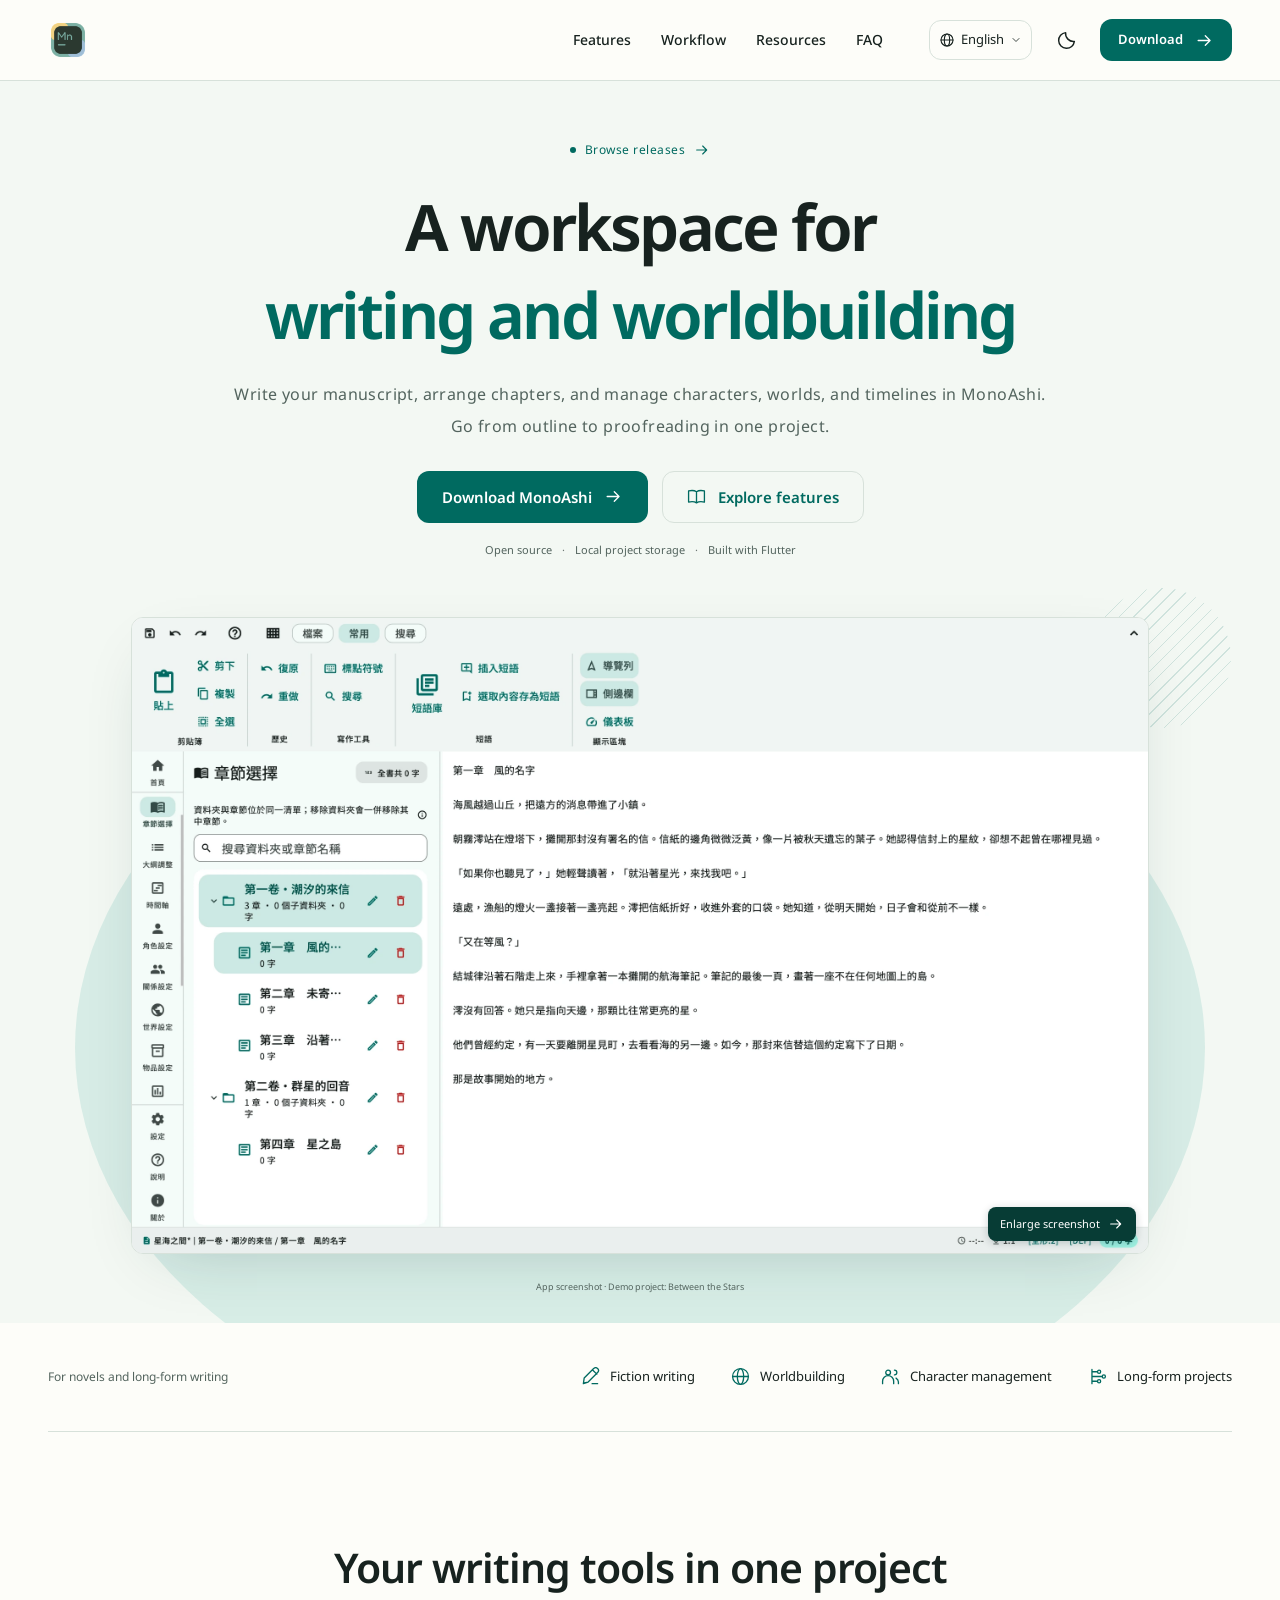
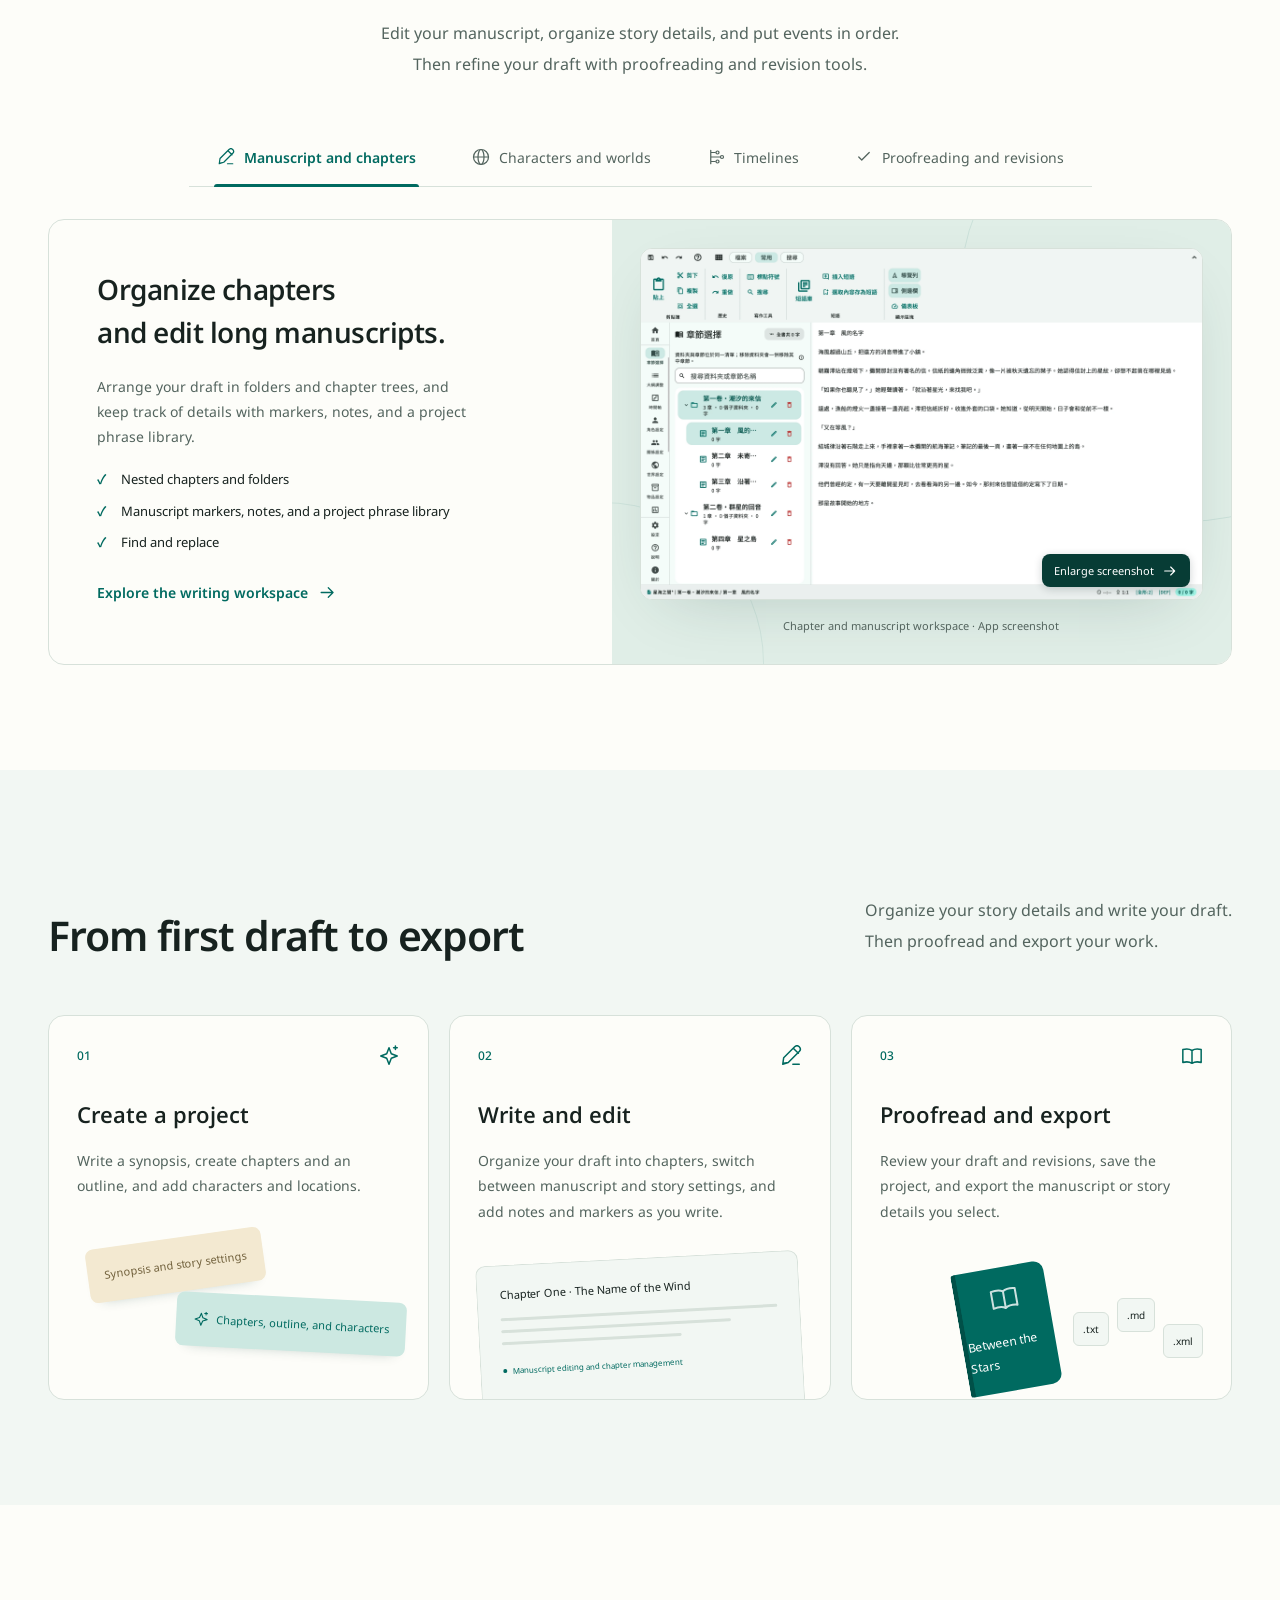
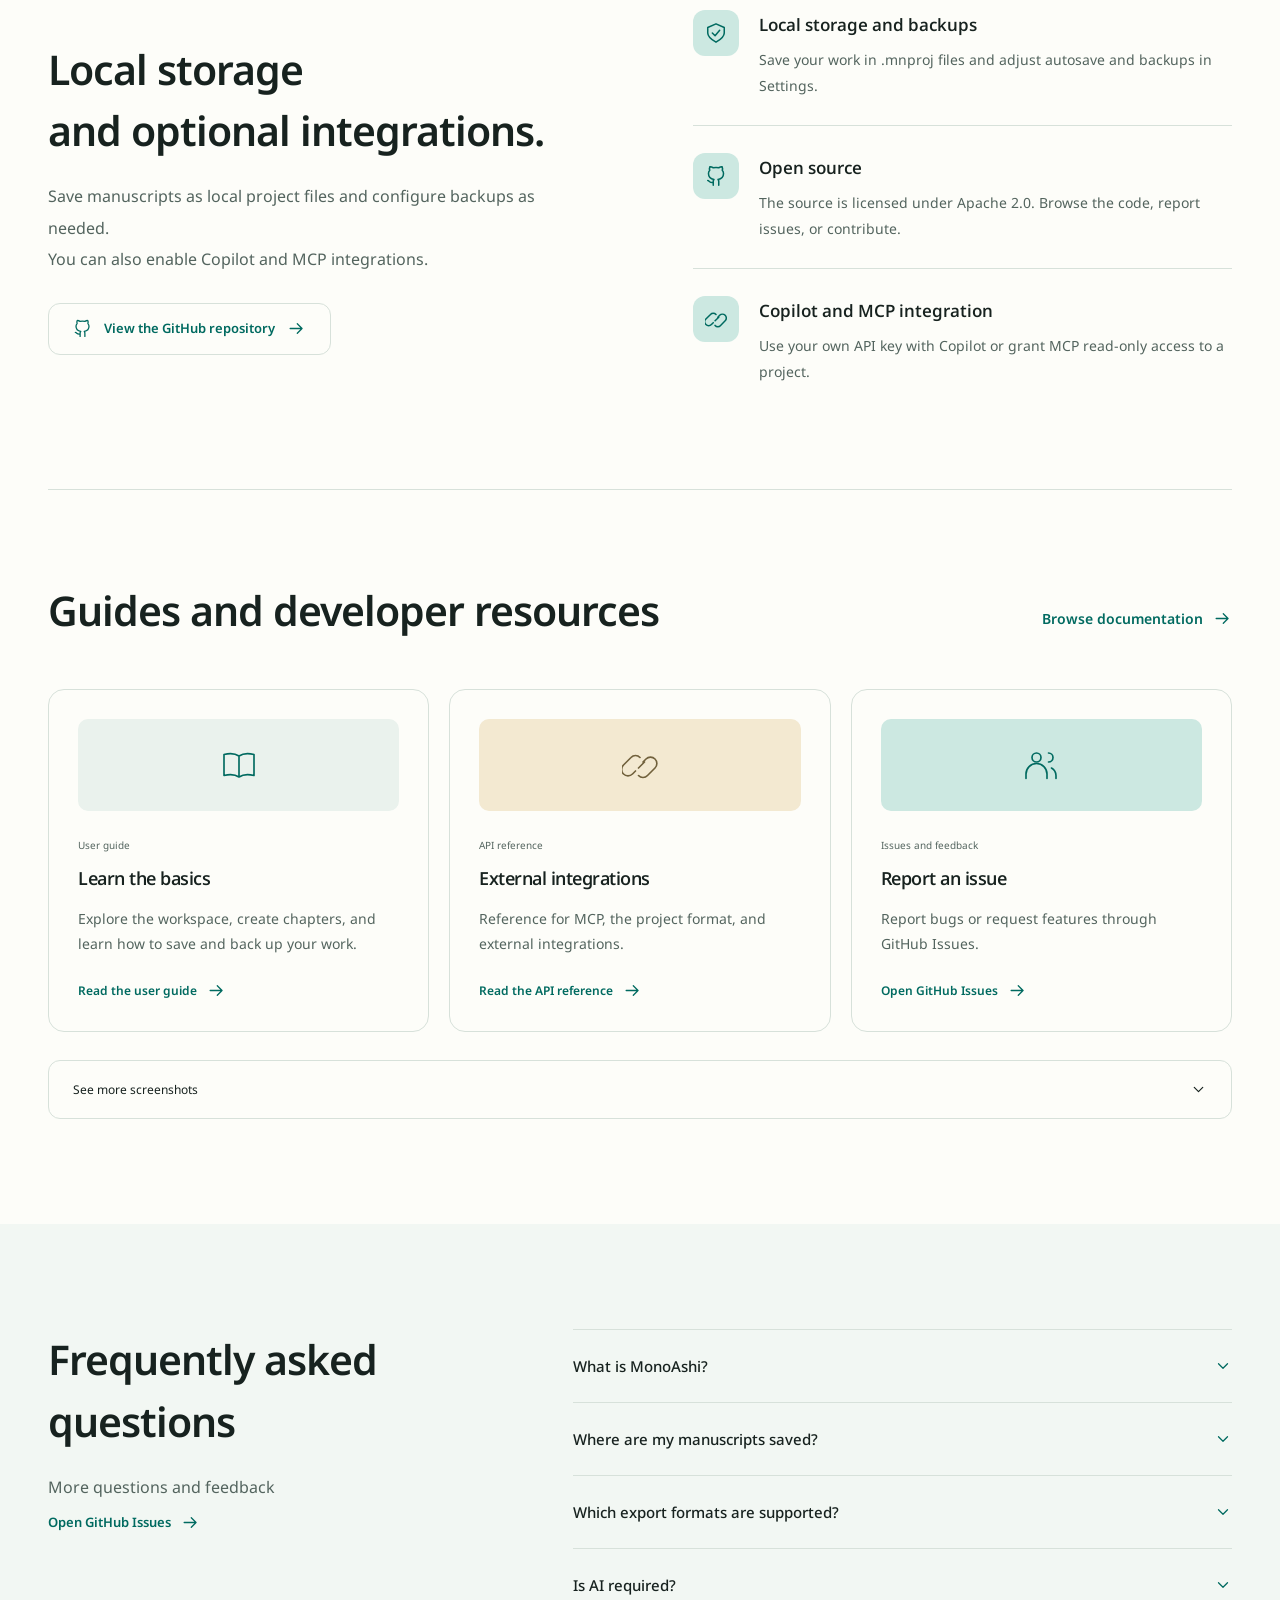
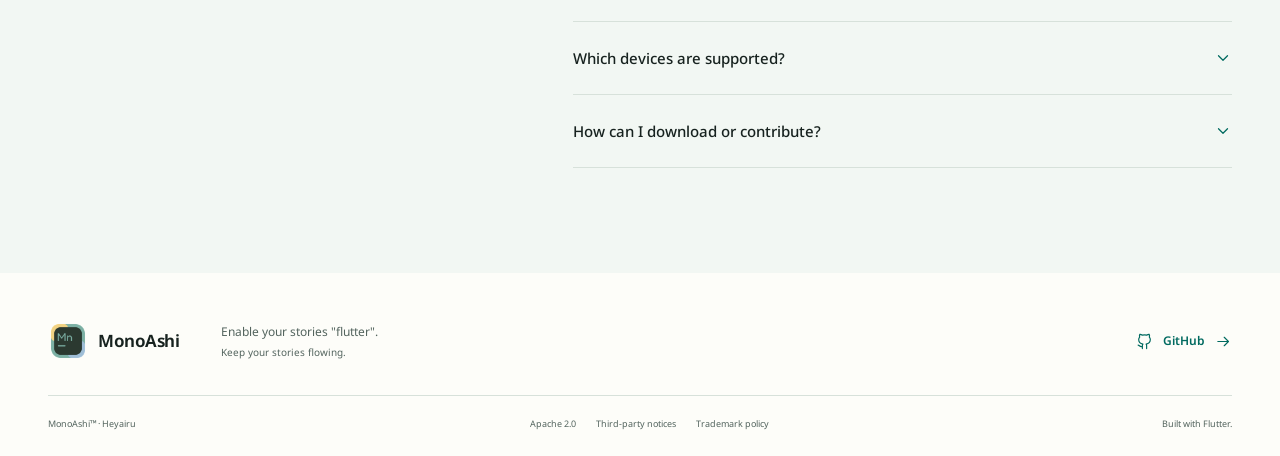
==== commit 260c32cd: "RC1@Repo Page l10n" ====
--- a/docs/index.html
+++ b/docs/index.html
@@ -30,6 +30,7 @@
     <symbol id="i-book" viewBox="0 0 24 24"><path d="M12 6c-3-2-6-2-10-1v14c4-1 7-1 10 1 3-2 6-2 10-1V5c-4-1-7-1-10 1Zm0 0v14"/></symbol>
     <symbol id="i-pen" viewBox="0 0 24 24"><path d="m15 4 5 5M4 20l5-1L21 7a2 2 0 0 0-5-5L4 14l-1 7 6-2M14 21h7"/></symbol>
     <symbol id="i-people" viewBox="0 0 24 24"><circle cx="9" cy="7" r="3"/><path d="M2 21v-3a7 7 0 0 1 14 0v3M17 4a3 3 0 0 1 0 6m2 4a6 6 0 0 1 3 5v2"/></symbol>
+    <symbol id="i-language" viewBox="0 0 24 24"><circle cx="12" cy="12" r="9"/><path d="M3 12h18"/><ellipse cx="12" cy="12" rx="4" ry="9"/></symbol>
     <symbol id="i-world" viewBox="0 0 24 24"><circle cx="12" cy="12" r="10"/><ellipse cx="12" cy="12" rx="4" ry="10"/><path d="M2 12h20"/></symbol>
     <symbol id="i-time" viewBox="0 0 24 24"><path d="M5 3v18M5 6h6m-6 6h13M5 18h6"/><circle cx="14" cy="6" r="2"/><circle cx="20" cy="12" r="2"/><circle cx="14" cy="18" r="2"/></symbol>
     <symbol id="i-folder" viewBox="0 0 24 24"><path d="M3 6V4h6l3 3h9v13H3V6Z"/></symbol>
@@ -54,7 +55,7 @@
         <a href="#features">Features</a><a href="#workflow">Workflow</a><a href="#resources">Resources</a><a href="#faq">FAQ</a>
       </nav>
       <div class="header-actions">
-        <details class="language-menu"><summary aria-label="Language">English</summary><div class="language-options"><a href="index.html?lang=en" lang="en" hreflang="en" aria-current="page">English</a><a href="index.ja.html" lang="ja" hreflang="ja">日本語</a><a href="index.zh-Hant.html" lang="zh-Hant" hreflang="zh-Hant">繁體中文</a></div></details>
+        <details class="language-menu"><summary aria-label="Language: English"><svg class="icon" aria-hidden="true" focusable="false"><use href="#i-language"/></svg><span>English</span><svg class="icon" aria-hidden="true" focusable="false"><use href="#i-chevron"/></svg></summary><div class="language-options"><a href="index.html?lang=en" lang="en" hreflang="en" aria-current="page">English</a><a href="index.ja.html" lang="ja" hreflang="ja">日本語</a><a href="index.zh-Hant.html" lang="zh-Hant" hreflang="zh-Hant">繁體中文</a></div></details>
         <button class="icon-button theme-toggle" type="button" aria-label="Switch to dark theme"><svg class="icon" aria-hidden="true" focusable="false"><use href="#i-moon"/></svg></button>
         <a class="button button-small header-cta" href="https://github.com/Heyairu/Monogatari-Assistant-FE/releases">Download<svg class="icon" aria-hidden="true" focusable="false"><use href="#i-arrow"/></svg></a>
         <button class="icon-button menu-toggle" type="button" aria-label="Open navigation menu" aria-controls="main-nav" aria-expanded="false"><svg class="icon" aria-hidden="true" focusable="false"><use href="#i-menu"/></svg></button>
--- a/docs/assets/site.css
+++ b/docs/assets/site.css
@@ -94,7 +94,11 @@
 .main-nav a:hover::after, .main-nav a[aria-current]::after { transform: scaleX(1); }
 .header-actions { display: flex; align-items: center; gap: 12px; }
 .language-menu { position: relative; flex-shrink: 0; font-size: 13px; }
-.language-menu summary { cursor: pointer; padding: 8px 10px; white-space: nowrap; border: 1px solid var(--outline-variant); border-radius: var(--control-radius); }
+.language-menu summary { display: flex; align-items: center; gap: 6px; min-height: 40px; cursor: pointer; padding: 6px 9px; white-space: nowrap; border: 1px solid var(--outline-variant); border-radius: var(--control-radius); }
+.language-menu summary::-webkit-details-marker { display: none; }
+.language-menu summary .icon { width: 16px; height: 16px; }
+.language-menu summary .icon:last-child { width: 12px; height: 12px; }
+.language-menu[open] summary .icon:last-child { transform: rotate(180deg); }
 .language-options { position: absolute; z-index: 1; top: calc(100% + 6px); inset-inline-end: 0; min-width: max-content; padding: 6px; background: var(--surface); border: 1px solid var(--outline-variant); border-radius: var(--control-radius); box-shadow: var(--shadow); }
 .language-options a { display: block; padding: 6px 12px; border-radius: 8px; }
 .language-options a:hover, .language-options a[aria-current="page"] { color: var(--on-primary-container); background: var(--primary-container); }
